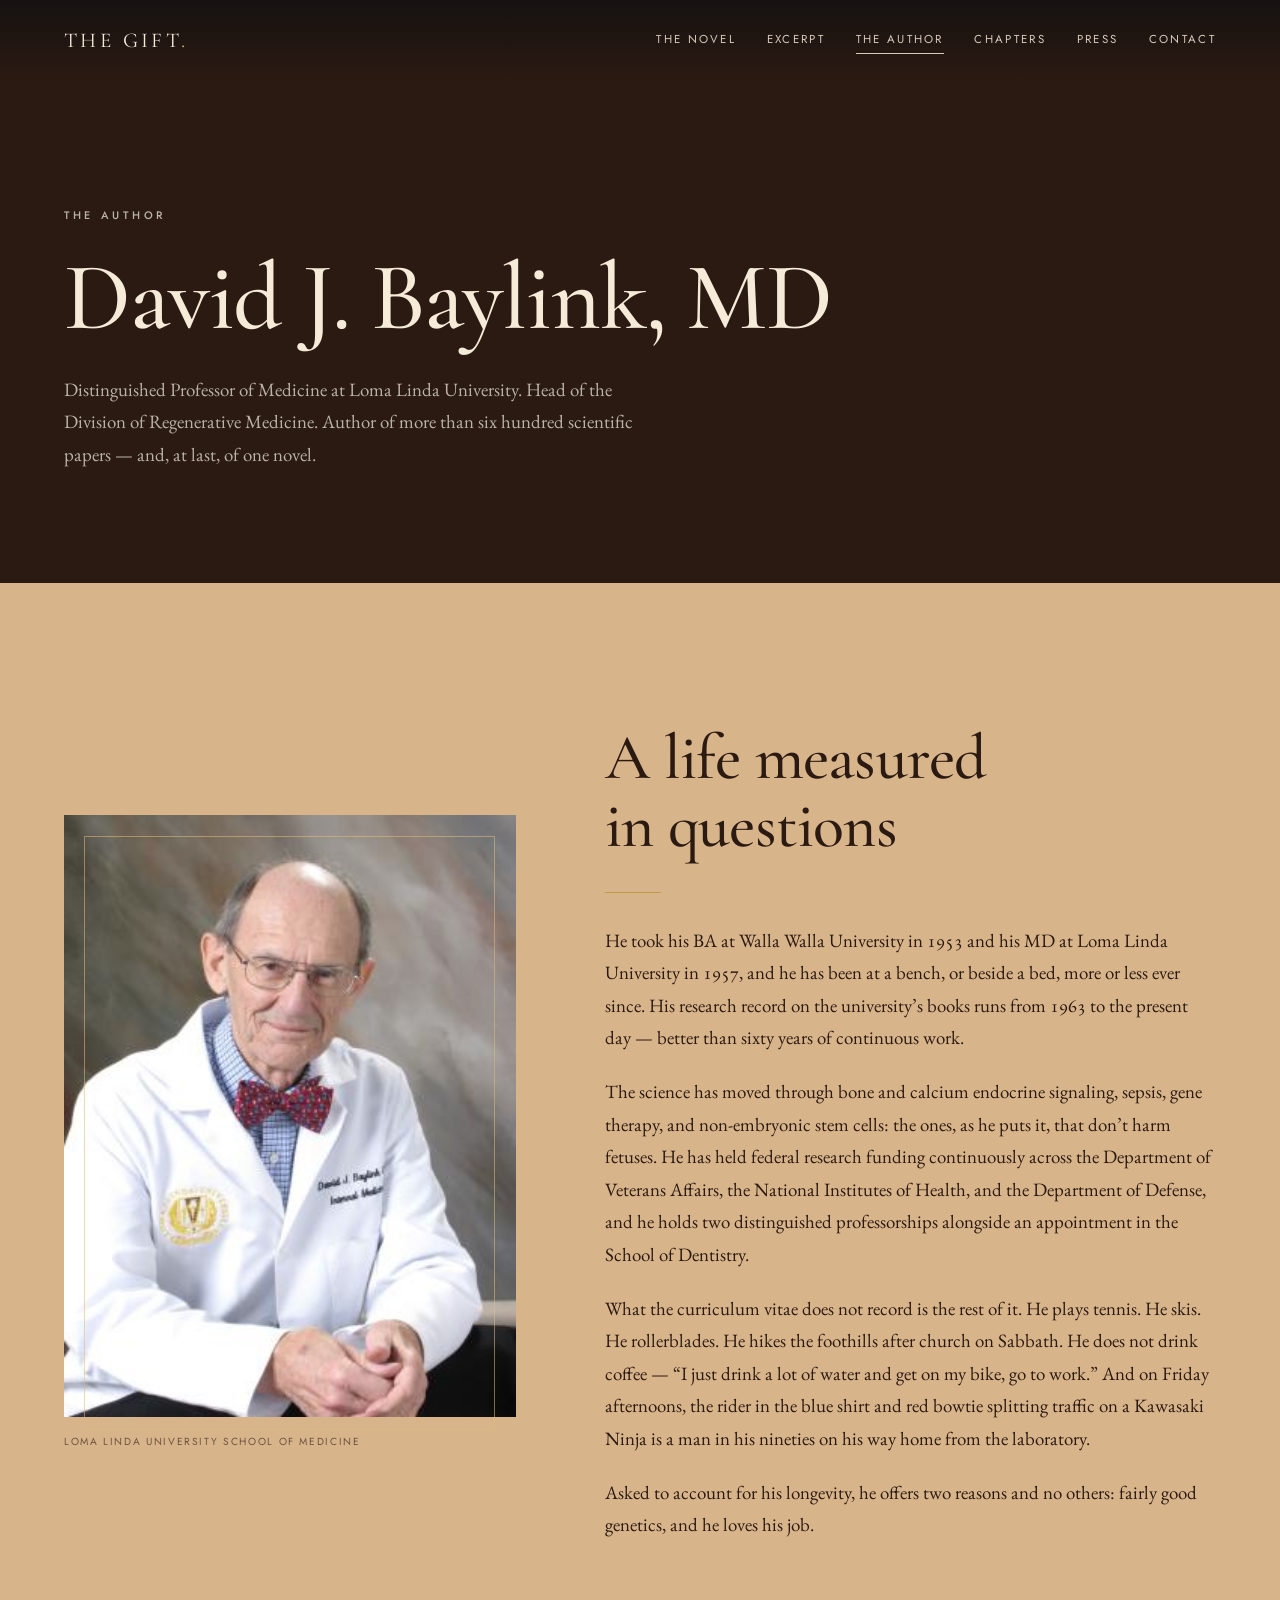
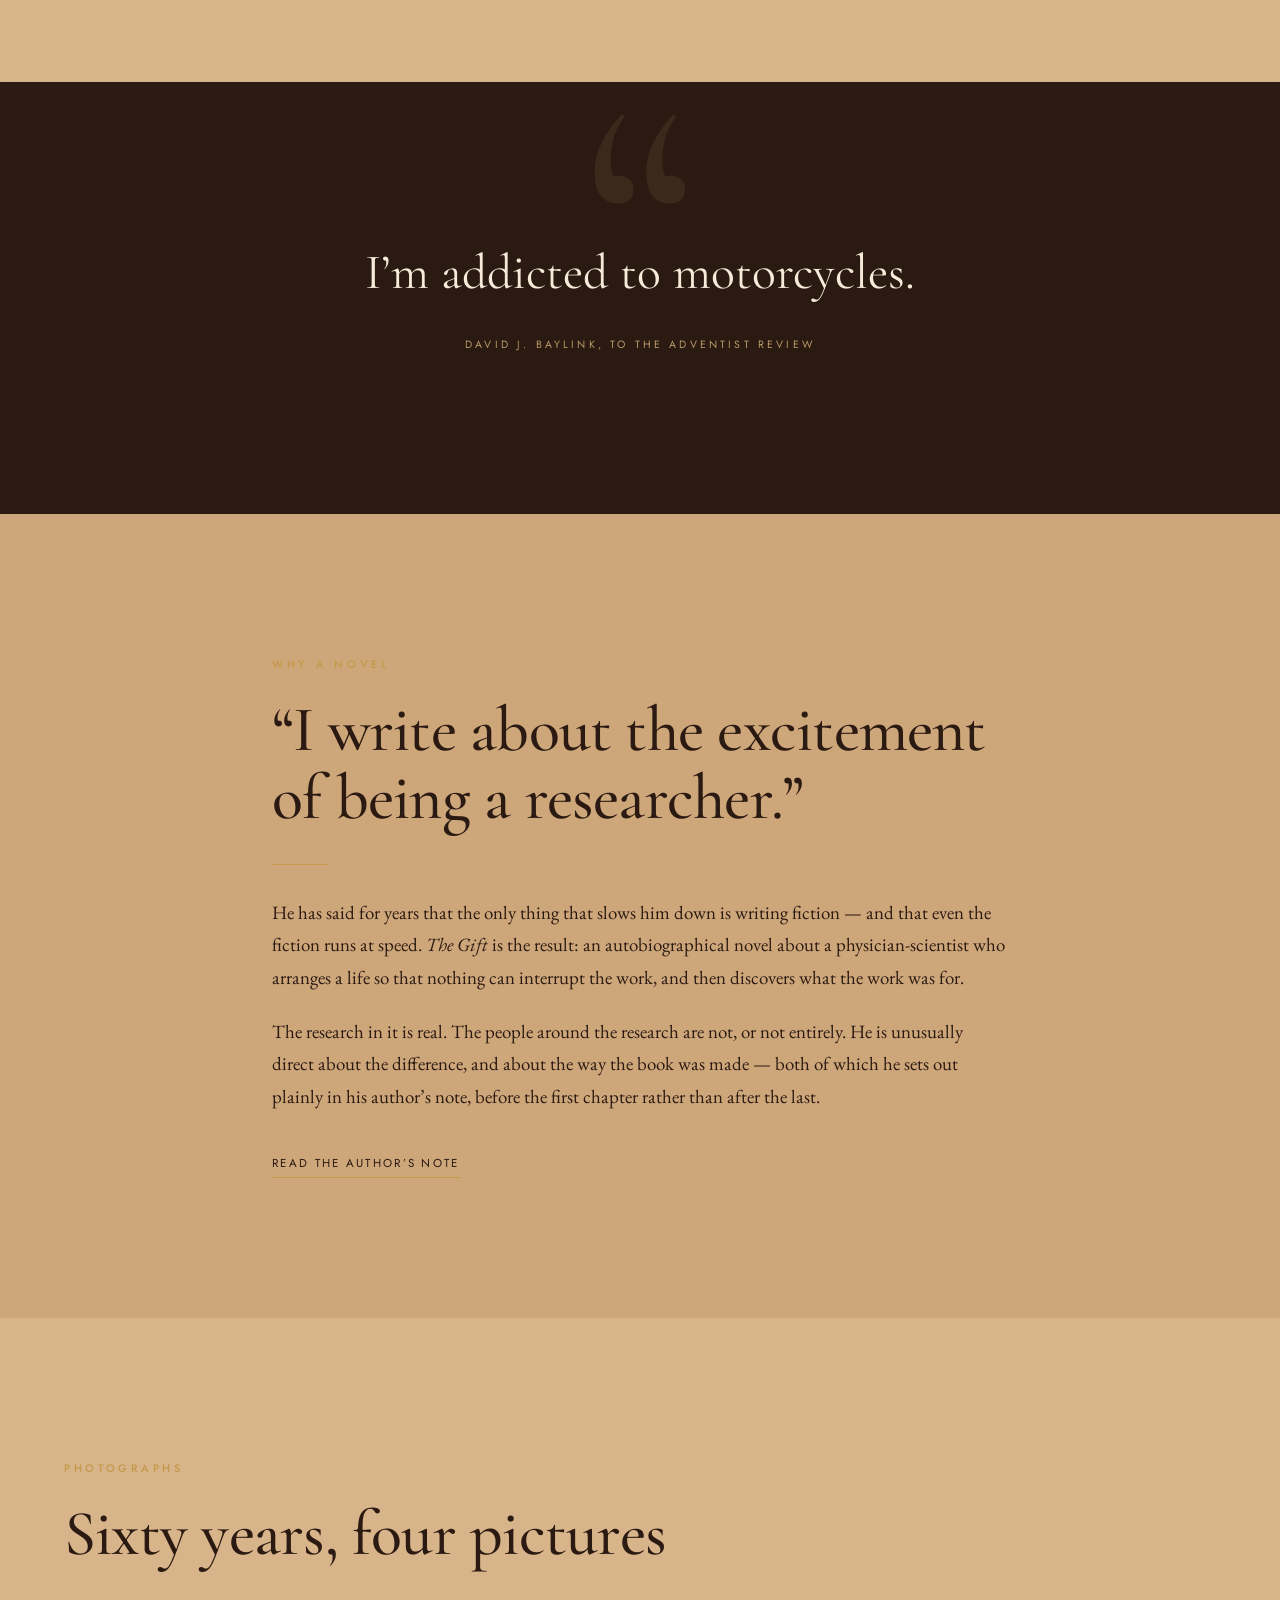
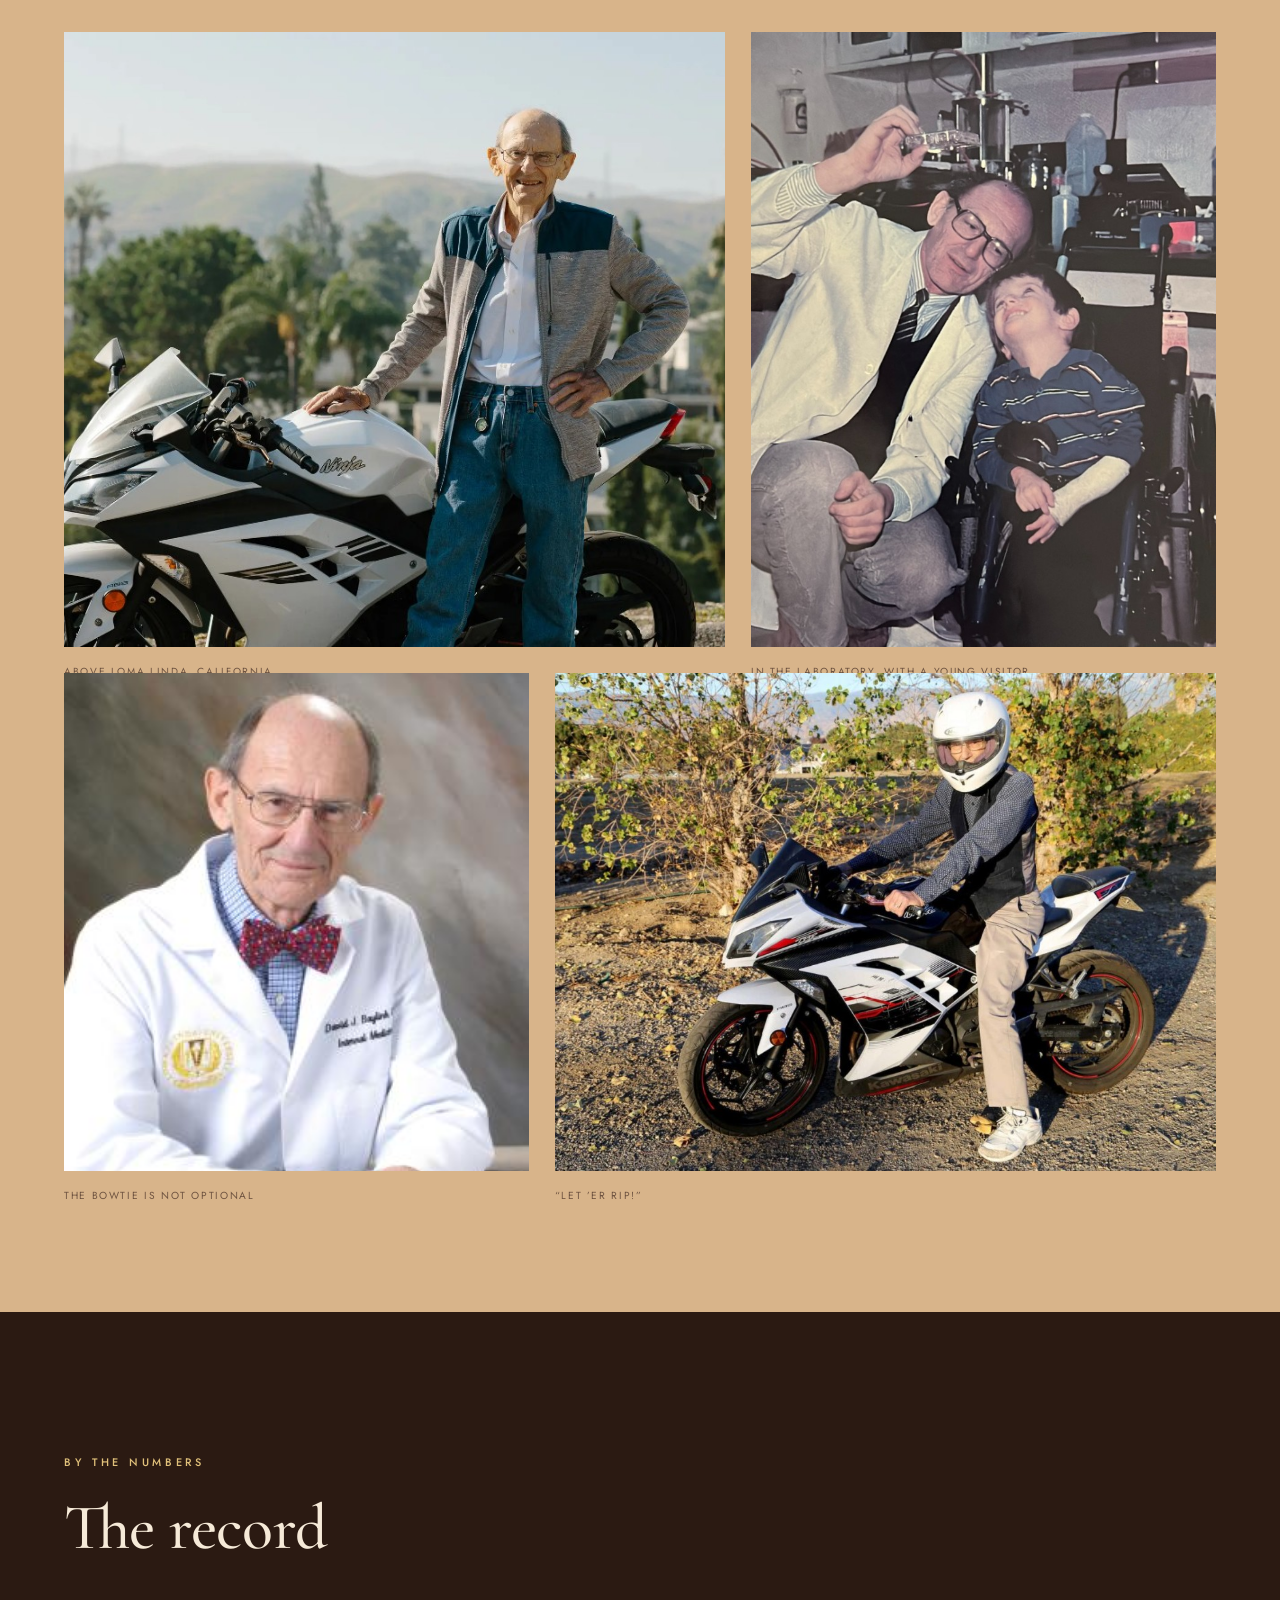
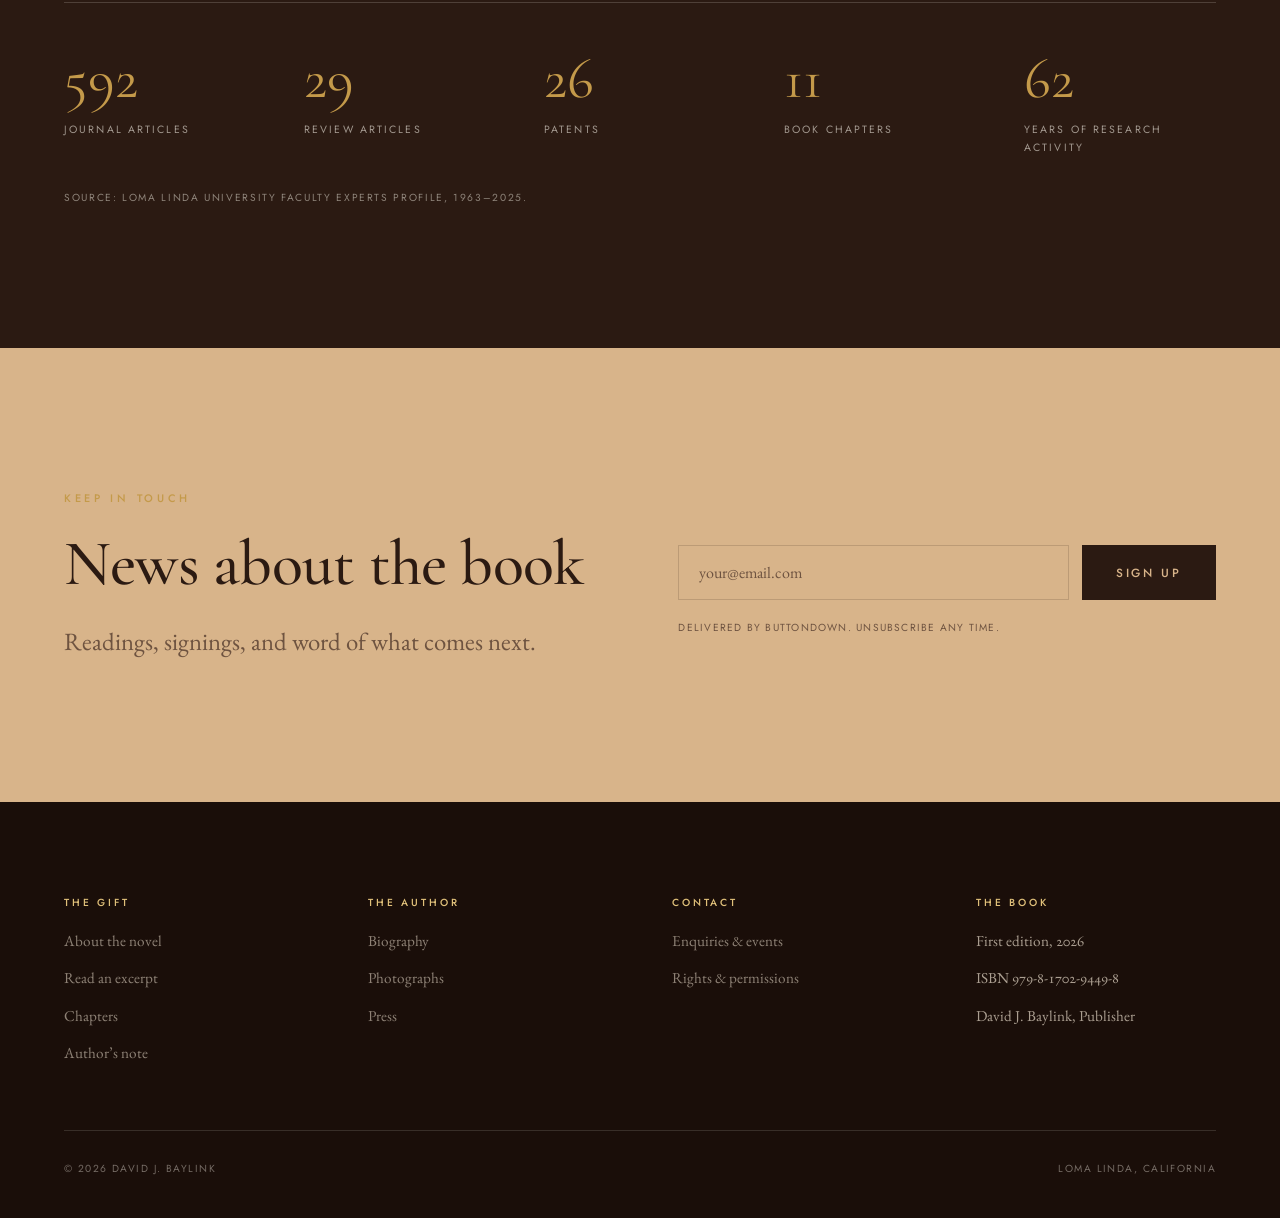
==== about.html @ 959434fa "Publish The Gift author site for David J. Baylink." ====
<!DOCTYPE html>
<html lang="en">
<head>
<meta charset="utf-8">
<meta name="viewport" content="width=device-width, initial-scale=1">
<title>About David J. Baylink, MD — The Gift</title>
<meta name="description" content="David J. Baylink, MD, is a Distinguished Professor of Medicine at Loma Linda University, author of more than 600 scientific papers, and — in his nineties — still commutes to the laboratory on a Kawasaki Ninja.">
<link rel="canonical" href="https://davidbaylink.com/about.html">
<meta property="og:type" content="profile">
<meta property="og:site_name" content="David J. Baylink">
<meta property="og:url" content="https://davidbaylink.com/about.html">
<meta property="og:title" content="About David J. Baylink, MD">
<meta property="og:description" content="Distinguished Professor of Medicine at Loma Linda University, author of more than 600 scientific papers, and — in his nineties — still commuting to the laboratory on a Kawasaki Ninja.">
<meta property="og:image" content="https://davidbaylink.com/assets/img/baylink-moto-portrait.jpg">
<meta name="twitter:card" content="summary_large_image">
<link rel="icon" href="data:image/svg+xml,%3Csvg xmlns='http://www.w3.org/2000/svg' viewBox='0 0 32 32'%3E%3Crect width='32' height='32' fill='%232b1a12'/%3E%3Ctext x='16' y='23' font-family='Georgia,serif' font-size='19' fill='%23b3873f' text-anchor='middle'%3EG%3C/text%3E%3C/svg%3E">
<link rel="preconnect" href="https://fonts.googleapis.com">
<link rel="preconnect" href="https://fonts.gstatic.com" crossorigin>
<link href="https://fonts.googleapis.com/css2?family=Cormorant+Garamond:ital,wght@0,300;0,400;0,500;0,600;1,400&family=EB+Garamond:ital,wght@0,400;0,500;1,400&family=Jost:wght@300;400;500&display=swap" rel="stylesheet">
<link rel="stylesheet" href="assets/css/site.css">
</head>
<body>

<header class="site-header is-stuck">
  <a class="wordmark" href="index.html">The Gift<span>.</span></a>
  <button class="nav-toggle" aria-expanded="false" aria-controls="primary-nav">Menu</button>
  <nav class="nav" id="primary-nav" aria-label="Primary">
    <a href="index.html#story">The Novel</a>
    <a href="index.html#excerpt">Excerpt</a>
    <a href="about.html" aria-current="page">The Author</a>
    <a href="the-gift.html">Chapters</a>
    <a href="index.html#press">Press</a>
    <a href="contact.html">Contact</a>
  </nav>
</header>

<main>

  <section class="page-hero">
    <div class="shell">
      <p class="eyebrow eyebrow--light" data-reveal>The author</p>
      <h1 class="page-hero__title" data-reveal style="--delay:.08s">David J. Baylink, MD</h1>
      <p data-reveal style="--delay:.16s">Distinguished Professor of Medicine at Loma Linda University.
        Head of the Division of Regenerative Medicine. Author of more than six hundred scientific
        papers &mdash; and, at last, of one novel.</p>
    </div>
  </section>

  <section class="section">
    <div class="shell split split--wide-text">
      <div class="framed" data-reveal>
        <img src="assets/img/baylink-headshot.jpg" alt="Portrait of David J. Baylink in his white coat and bowtie">
        <p class="caption">Loma Linda University School of Medicine</p>
      </div>
      <div data-reveal style="--delay:.12s">
        <h2 class="section-title">A life measured in questions</h2>
        <hr class="rule">
        <p>He took his BA at Walla Walla University in 1953 and his MD at Loma Linda University in 1957,
          and he has been at a bench, or beside a bed, more or less ever since. His research record on
          the university&rsquo;s books runs from 1963 to the present day &mdash; better than sixty
          years of continuous work.</p>
        <p>The science has moved through bone and calcium endocrine signaling, sepsis, gene therapy, and
          non-embryonic stem cells: the ones, as he puts it, that don&rsquo;t harm fetuses. He has held
          federal research funding continuously across the Department of Veterans Affairs, the National
          Institutes of Health, and the Department of Defense, and he holds two distinguished
          professorships alongside an appointment in the School of Dentistry.</p>
        <p>What the curriculum vitae does not record is the rest of it. He plays tennis. He skis. He
          rollerblades. He hikes the foothills after church on Sabbath. He does not drink coffee &mdash;
          &ldquo;I just drink a lot of water and get on my bike, go to work.&rdquo; And on Friday
          afternoons, the rider in the blue shirt and red bowtie splitting traffic on a Kawasaki Ninja
          is a man in his nineties on his way home from the laboratory.</p>
        <p>Asked to account for his longevity, he offers two reasons and no others: fairly good
          genetics, and he loves his job.</p>
      </div>
    </div>
  </section>

  <section class="pullquote">
    <div class="shell shell--narrow">
      <blockquote data-reveal>I&rsquo;m addicted to motorcycles.</blockquote>
      <cite data-reveal style="--delay:.15s">David J. Baylink, to the Adventist Review</cite>
    </div>
  </section>

  <section class="section section--warm">
    <div class="shell shell--narrow">
      <div data-reveal>
        <p class="eyebrow">Why a novel</p>
        <h2 class="section-title">&ldquo;I write about the excitement of being a researcher.&rdquo;</h2>
        <hr class="rule">
        <p>He has said for years that the only thing that slows him down is writing fiction &mdash; and
          that even the fiction runs at speed. <em>The Gift</em> is the result: an autobiographical
          novel about a physician-scientist who arranges a life so that nothing can interrupt the work,
          and then discovers what the work was for.</p>
        <p>The research in it is real. The people around the research are not, or not entirely. He is
          unusually direct about the difference, and about the way the book was made &mdash; both of
          which he sets out plainly in his author&rsquo;s note, before the first chapter rather than
          after the last.</p>
        <p style="margin-top:2rem"><a class="link-quiet" href="the-gift.html#note">Read the author&rsquo;s note</a></p>
      </div>
    </div>
  </section>

  <section class="section" id="gallery">
    <div class="shell">
      <div data-reveal>
        <p class="eyebrow">Photographs</p>
        <h2 class="section-title">Sixty years, four pictures</h2>
      </div>
      <div class="gallery" data-reveal style="--delay:.1s">
        <figure class="g1">
          <img src="assets/img/baylink-moto-portrait.jpg" alt="David Baylink standing beside his Kawasaki Ninja in the hills above Loma Linda">
          <figcaption class="caption">Above Loma Linda, California</figcaption>
        </figure>
        <figure class="g2">
          <img src="assets/img/baylink-lab-boy.jpg" alt="Dr. Baylink holding a culture plate up to the light beside a young boy in a wheelchair in his laboratory">
          <figcaption class="caption">In the laboratory, with a young visitor</figcaption>
        </figure>
        <figure class="g3">
          <img src="assets/img/baylink-headshot.jpg" alt="Dr. Baylink in white coat and bowtie">
          <figcaption class="caption">The bowtie is not optional</figcaption>
        </figure>
        <figure class="g4">
          <img src="assets/img/baylink-riding.jpg" alt="David Baylink in helmet and riding gear, seated on his Kawasaki Ninja at golden hour">
          <figcaption class="caption">&ldquo;Let &rsquo;er rip!&rdquo;</figcaption>
        </figure>
      </div>
    </div>
  </section>

  <section class="section section--dark">
    <div class="shell">
      <div data-reveal>
        <p class="eyebrow eyebrow--light">By the numbers</p>
        <h2 class="section-title">The record</h2>
      </div>
      <div class="facts" style="margin-top:2.5rem">
        <div data-reveal><div class="fact__n">592</div><div class="fact__l">Journal articles</div></div>
        <div data-reveal style="--delay:.06s"><div class="fact__n">29</div><div class="fact__l">Review articles</div></div>
        <div data-reveal style="--delay:.12s"><div class="fact__n">26</div><div class="fact__l">Patents</div></div>
        <div data-reveal style="--delay:.18s"><div class="fact__n">11</div><div class="fact__l">Book chapters</div></div>
        <div data-reveal style="--delay:.24s"><div class="fact__n">62</div><div class="fact__l">Years of research activity</div></div>
      </div>
      <p class="caption" style="margin-top:2rem">Source: Loma Linda University faculty experts profile, 1963&ndash;2025.</p>
    </div>
  </section>

  <section class="section">
    <div class="shell signup">
      <div data-reveal>
        <p class="eyebrow">Keep in touch</p>
        <h2 class="section-title">News about the book</h2>
        <p class="lede" style="margin-top:1.5rem">Readings, signings, and word of what comes next.</p>
      </div>
      <form data-signup data-reveal style="--delay:.1s"
            action="https://buttondown.com/api/emails/embed-subscribe/davidbaylink"
            method="post" target="buttondown">
        <label class="visually-hidden" for="email">Email address</label>
        <div class="field-row">
          <input id="email" type="email" name="email" placeholder="your@email.com" required>
          <button class="btn" type="submit">Sign up</button>
        </div>
        <input type="hidden" name="tag" value="the-gift">
        <input type="hidden" name="embed" value="1">
        <p class="form-note">Delivered by Buttondown. Unsubscribe any time.</p>
      </form>
    </div>
  </section>

</main>

<footer class="site-footer">
  <div class="shell">
    <div class="footer-grid">
      <div>
        <h3>The Gift</h3>
        <ul>
          <li><a href="index.html#story">About the novel</a></li>
          <li><a href="index.html#excerpt">Read an excerpt</a></li>
          <li><a href="the-gift.html">Chapters</a></li>
          <li><a href="the-gift.html#note">Author&rsquo;s note</a></li>
        </ul>
      </div>
      <div>
        <h3>The Author</h3>
        <ul>
          <li><a href="about.html">Biography</a></li>
          <li><a href="about.html#gallery">Photographs</a></li>
          <li><a href="index.html#press">Press</a></li>
        </ul>
      </div>
      <div>
        <h3>Contact</h3>
        <ul>
          <li><a href="contact.html">Enquiries &amp; events</a></li>
          <li><a href="contact.html#rights">Rights &amp; permissions</a></li>
        </ul>
      </div>
      <div>
        <h3>The Book</h3>
        <ul>
          <li>First edition, 2026</li>
          <li>ISBN 979-8-1702-9449-8</li>
          <li>David J. Baylink, Publisher</li>
        </ul>
      </div>
    </div>
    <div class="footer-bottom">
      <span>&copy; 2026 David J. Baylink</span>
      <span>Loma Linda, California</span>
    </div>
  </div>
</footer>

<script src="assets/js/site.js"></script>
</body>
</html>
---- assets/css/site.css ----
/* ==========================================================================
   The Gift — David J. Baylink
   Design system + layout
   ========================================================================== */

:root {
  --ink:        #2b1a12;
  --ink-soft:   #3a2418;
  --ink-line:   #4d2f20;
  --paper:      #d8b48a;
  --paper-warm: #cda67a;
  --paper-deep: #be9368;
  --gold:       #c49a4a;
  --gold-light: #e0c07a;
  --teal:       #7a5340;
  --teal-deep:  #5a3a28;
  --rule:       rgba(43, 26, 18, 0.16);

  --text:       #2b1a12;
  --text-muted: #6e5340;
  --text-invert:#f6ead8;

  --font-display: "Cormorant Garamond", Garamond, "Times New Roman", serif;
  --font-body:    "EB Garamond", Garamond, Georgia, serif;
  --font-sans:    "Jost", "Helvetica Neue", Helvetica, Arial, sans-serif;

  --measure: 34rem;
  --gutter: clamp(1.25rem, 5vw, 5rem);
  --shell: 78rem;

  --ease: cubic-bezier(0.22, 0.61, 0.36, 1);
}

/* --------------------------------------------------------------- reset -- */

*, *::before, *::after { box-sizing: border-box; }

html {
  scroll-behavior: smooth;
  -webkit-text-size-adjust: 100%;
}

body {
  margin: 0;
  background: var(--paper);
  color: var(--text);
  font-family: var(--font-body);
  font-size: clamp(1.02rem, 0.55vw + 0.92rem, 1.18rem);
  line-height: 1.72;
  font-feature-settings: "liga" 1, "kern" 1, "onum" 1;
  overflow-x: hidden;
}

img, svg { max-width: 100%; height: auto; display: block; }
a { color: inherit; }

h1, h2, h3, h4 {
  font-family: var(--font-display);
  font-weight: 500;
  line-height: 1.06;
  letter-spacing: -0.012em;
  margin: 0;
  text-wrap: balance;
}

p { margin: 0 0 1.15em; }
p:last-child { margin-bottom: 0; }

::selection { background: var(--gold-light); color: var(--ink); }

:focus-visible {
  outline: 2px solid var(--gold);
  outline-offset: 3px;
}

/* ------------------------------------------------------------ utilities -- */

.shell {
  width: min(100% - (var(--gutter) * 2), var(--shell));
  margin-inline: auto;
}

.shell--narrow { width: min(100% - (var(--gutter) * 2), 46rem); }

.eyebrow {
  font-family: var(--font-sans);
  font-size: 0.68rem;
  font-weight: 500;
  letter-spacing: 0.34em;
  text-transform: uppercase;
  color: var(--gold);
  margin: 0 0 1.4rem;
}

.eyebrow--light { color: var(--gold-light); }

.section {
  padding-block: clamp(4.5rem, 11vw, 9.5rem);
  position: relative;
}

.section--dark {
  background: var(--ink);
  color: var(--text-invert);
}

.section--warm { background: var(--paper-warm); }

.section-title {
  font-size: clamp(2.3rem, 5.2vw, 4rem);
}

.lede {
  font-size: clamp(1.2rem, 1.1vw + 1rem, 1.55rem);
  line-height: 1.6;
  color: var(--text-muted);
}

.section--dark .lede { color: rgba(242, 237, 226, 0.72); }

.rule {
  width: 3.5rem;
  height: 1px;
  background: var(--gold);
  border: 0;
  margin: 2rem 0;
}

.visually-hidden {
  position: absolute; width: 1px; height: 1px;
  padding: 0; margin: -1px; overflow: hidden;
  clip: rect(0 0 0 0); white-space: nowrap; border: 0;
}

/* --------------------------------------------------------------- button -- */

.btn {
  display: inline-flex;
  align-items: center;
  gap: 0.7rem;
  font-family: var(--font-sans);
  font-size: 0.74rem;
  font-weight: 500;
  letter-spacing: 0.22em;
  text-transform: uppercase;
  text-decoration: none;
  padding: 1.05rem 2.1rem;
  border: 1px solid var(--ink);
  background: var(--ink);
  color: var(--paper);
  transition: background 0.35s var(--ease), color 0.35s var(--ease),
              border-color 0.35s var(--ease), transform 0.35s var(--ease);
  cursor: pointer;
}

.btn:hover { transform: translateY(-2px); background: var(--gold); border-color: var(--gold); color: var(--ink); }

.btn--ghost { background: transparent; color: var(--ink); }
.btn--ghost:hover { background: var(--ink); color: var(--paper); border-color: var(--ink); }

.btn--light { background: transparent; border-color: rgba(242, 237, 226, 0.4); color: var(--text-invert); }
.btn--light:hover { background: var(--gold-light); border-color: var(--gold-light); color: var(--ink); }

.link-quiet {
  font-family: var(--font-sans);
  font-size: 0.72rem;
  letter-spacing: 0.2em;
  text-transform: uppercase;
  text-decoration: none;
  border-bottom: 1px solid var(--gold);
  padding-bottom: 0.35rem;
  transition: opacity 0.3s var(--ease), letter-spacing 0.3s var(--ease);
}
.link-quiet:hover { letter-spacing: 0.26em; }

/* --------------------------------------------------------------- header -- */

.site-header {
  position: fixed;
  inset: 0 0 auto 0;
  z-index: 100;
  display: flex;
  align-items: center;
  justify-content: space-between;
  gap: 2rem;
  padding: 1.35rem var(--gutter);
  color: var(--text-invert);
  transition: background 0.45s var(--ease), color 0.45s var(--ease),
              padding 0.45s var(--ease), box-shadow 0.45s var(--ease);
}

.site-header::after {
  content: "";
  position: absolute;
  inset: 0;
  background: linear-gradient(to bottom, rgba(6, 12, 16, 0.55), rgba(6, 12, 16, 0));
  z-index: -1;
  transition: opacity 0.45s var(--ease);
}

/* Deliberately no backdrop-filter: it would make the header a containing block
   for the fixed mobile nav overlay. */
.site-header.is-stuck {
  background: var(--paper);
  color: var(--ink);
  padding-block: 0.85rem;
  box-shadow: 0 1px 0 var(--rule);
}

.site-header.is-stuck::after { opacity: 0; }

.wordmark {
  font-family: var(--font-display);
  font-size: 1.32rem;
  letter-spacing: 0.16em;
  text-transform: uppercase;
  text-decoration: none;
  white-space: nowrap;
}
.wordmark span { color: var(--gold-light); }
.site-header.is-stuck .wordmark span { color: var(--gold); }

.nav {
  display: flex;
  align-items: center;
  gap: clamp(1.1rem, 2.4vw, 2.4rem);
}

.nav a {
  font-family: var(--font-sans);
  font-size: 0.72rem;
  letter-spacing: 0.2em;
  text-transform: uppercase;
  text-decoration: none;
  position: relative;
  padding-block: 0.3rem;
  opacity: 0.85;
  transition: opacity 0.3s var(--ease);
}

.nav a::after {
  content: "";
  position: absolute;
  left: 0; bottom: 0;
  width: 100%; height: 1px;
  background: currentColor;
  transform: scaleX(0);
  transform-origin: right;
  transition: transform 0.4s var(--ease);
}

.nav a:hover { opacity: 1; }
.nav a:hover::after,
.nav a[aria-current="page"]::after { transform: scaleX(1); transform-origin: left; }

.nav-toggle {
  display: none;
  background: none;
  border: 0;
  color: inherit;
  font-family: var(--font-sans);
  font-size: 0.72rem;
  letter-spacing: 0.2em;
  text-transform: uppercase;
  cursor: pointer;
  padding: 0.5rem 0;
}

@media (max-width: 62rem) {
  .nav-toggle { display: block; }
  .nav {
    position: fixed;
    inset: 0;
    flex-direction: column;
    justify-content: center;
    gap: 2rem;
    background: var(--ink);
    color: var(--text-invert);
    transform: translateY(-100%);
    transition: transform 0.55s var(--ease);
    z-index: 99;
  }
  .nav.is-open { transform: translateY(0); }
  .nav a { font-size: 0.95rem; letter-spacing: 0.28em; }
  .nav-toggle { position: relative; z-index: 101; }
  .site-header:has(.nav.is-open) { color: var(--text-invert); background: transparent; }
}

/* ----------------------------------------------------------------- hero -- */

.hero {
  position: relative;
  min-height: 100svh;
  display: grid;
  align-items: end;
  isolation: isolate;
  background: var(--ink);
  overflow: hidden;
}

.hero__media {
  position: absolute;
  inset: 0;
  z-index: -2;
}

.hero__media img {
  width: 100%;
  height: 100%;
  object-fit: cover;
  object-position: 62% 28%;
  filter: saturate(0.82) contrast(1.04);
  transform: scale(1.06);
  will-change: transform;
}

.hero__scrim {
  position: absolute;
  inset: 0;
  z-index: -1;
  background:
    linear-gradient(to top, rgba(26, 14, 8, 0.94) 0%, rgba(43, 26, 18, 0.58) 32%, rgba(43, 26, 18, 0.16) 62%, rgba(26, 14, 8, 0.52) 100%),
    linear-gradient(to right, rgba(26, 14, 8, 0.68), rgba(26, 14, 8, 0.04) 60%);
}

.hero__inner {
  width: min(100% - (var(--gutter) * 2), var(--shell));
  margin-inline: auto;
  padding-block: clamp(5rem, 12vh, 9rem) clamp(3.5rem, 9vh, 6rem);
  color: var(--text-invert);
}

.hero__title {
  font-size: clamp(3.6rem, 13vw, 10.5rem);
  line-height: 0.86;
  letter-spacing: -0.03em;
  margin: 0.4rem 0 0;
  text-transform: uppercase;
}

.hero__sub {
  font-family: var(--font-sans);
  font-size: clamp(0.78rem, 1.4vw, 0.95rem);
  letter-spacing: 0.4em;
  text-transform: uppercase;
  color: rgba(242, 237, 226, 0.8);
  margin: 1.6rem 0 0;
}

.hero__blurb {
  max-width: 30rem;
  margin: 2rem 0 0;
  font-size: 1.14rem;
  color: rgba(242, 237, 226, 0.82);
}

.hero__actions {
  display: flex;
  flex-wrap: wrap;
  gap: 1rem;
  margin-top: 2.6rem;
}

.hero__scroll {
  position: absolute;
  left: 50%;
  bottom: 1.6rem;
  transform: translateX(-50%);
  font-family: var(--font-sans);
  font-size: 0.6rem;
  letter-spacing: 0.34em;
  text-transform: uppercase;
  color: rgba(242, 237, 226, 0.55);
  display: grid;
  justify-items: center;
  gap: 0.7rem;
}

.hero__scroll::after {
  content: "";
  width: 1px;
  height: 3rem;
  background: linear-gradient(rgba(242, 237, 226, 0.6), rgba(242, 237, 226, 0));
  animation: drip 2.4s var(--ease) infinite;
}

@keyframes drip {
  0%   { transform: scaleY(0); transform-origin: top; }
  45%  { transform: scaleY(1); transform-origin: top; }
  55%  { transform: scaleY(1); transform-origin: bottom; }
  100% { transform: scaleY(0); transform-origin: bottom; }
}

/* ================================================== SCROLL-DRIVEN  BOOK == */

.bookscroll {
  position: relative;
  background:
    radial-gradient(120% 80% at 50% 8%, #5a3824 0%, #2b1a12 52%, #160e09 100%);
  color: var(--text-invert);
  --p: 0;
}

.bookscroll__track { height: 460vh; }

.bookscroll__stage {
  position: sticky;
  top: 0;
  height: 100svh;
  display: grid;
  place-items: center;
  overflow: hidden;
  perspective: 1600px;
  perspective-origin: 50% 42%;
}

/* ambient light pool under the book */
.bookscroll__glow {
  position: absolute;
  width: 78vmin;
  height: 78vmin;
  border-radius: 50%;
  background: radial-gradient(circle, rgba(196, 154, 74, 0.28), rgba(90, 52, 30, 0) 68%);
  filter: blur(12px);
  opacity: calc(0.35 + var(--p) * 0.65);
  pointer-events: none;
}

.bookscroll__caption {
  position: absolute;
  top: clamp(4.5rem, 11vh, 8rem);
  left: 50%;
  transform: translateX(-50%);
  text-align: center;
  width: min(100% - 2.5rem, 38rem);
  height: clamp(8rem, 15vh, 11rem);
  pointer-events: none;
  z-index: 4;
}

.bookscroll__caption > div {
  position: absolute;
  inset: 0;
  display: grid;
  align-content: start;
  opacity: 0;
  transition: opacity 0.6s var(--ease), transform 0.6s var(--ease);
}

.bookscroll__caption h2 {
  font-size: clamp(1.15rem, 2.9vw, 2.5rem);
  color: var(--text-invert);
  text-wrap: balance;
}

.bookscroll__caption p {
  font-family: var(--font-sans);
  font-size: 0.62rem;
  letter-spacing: 0.3em;
  text-transform: uppercase;
  color: rgba(242, 237, 226, 0.5);
  margin-top: 1rem;
}

/* --- the book itself --- */

.book {
  --bw: clamp(10.5rem, 23vmin, 18rem);
  --bh: clamp(15.5rem, 34vmin, 26rem);
  --thick: clamp(1.7rem, 3.8vmin, 3rem);

  position: relative;
  width: var(--bw);
  height: var(--bh);
  transform-style: preserve-3d;
  transform:
    translateX(var(--shift, 0px))
    translateY(calc(var(--lift, 0px) - 4vh))
    rotateX(var(--tiltx, 38deg))
    rotateZ(var(--tiltz, -10deg))
    rotateY(var(--tilty, -28deg))
    scale(var(--zoom, 0.78));
  will-change: transform;
}

.book__face {
  position: absolute;
  inset: 0;
  border-radius: 2px 7px 7px 2px;
  backface-visibility: hidden;
  -webkit-backface-visibility: hidden;
  overflow: hidden;
}

/* back board — stays put, carries the right-hand page */
.book__back {
  background: linear-gradient(140deg, #6e4328, #3f2414);
  box-shadow:
    0 2.5rem 4rem rgba(22, 10, 4, 0.62),
    inset 0 0 0 1px rgba(224, 192, 122, 0.18);
  transform: translateZ(calc(var(--thick) * -0.5));
}

.book__spine {
  position: absolute;
  top: 0; bottom: 0; left: 0;
  width: var(--thick);
  background:
    linear-gradient(to right, #2a160c 0%, #6e4328 18%, #8a5a38 48%, #5a341e 82%, #2a160c 100%);
  transform: translateX(-50%) rotateY(-90deg);
  transform-origin: center center;
  box-shadow: inset 0 0 0 1px rgba(224, 192, 122, 0.12);
}

.book__top {
  position: absolute;
  left: 0; right: 0; top: 0;
  height: var(--thick);
  background:
    repeating-linear-gradient(to bottom,
      #f4eee1 0 1px, #d9cdb6 1px 2px, #efe7d6 2px 3px);
  transform: translateY(-50%) rotateX(90deg);
  transform-origin: center center;
  opacity: 0.95;
}

.book__bottom {
  position: absolute;
  left: 0; right: 0; bottom: 0;
  height: var(--thick);
  background:
    repeating-linear-gradient(to bottom,
      #d9cdb6 0 1px, #cbb89a 1px 2px, #e8dcc6 2px 3px);
  transform: translateY(50%) rotateX(-90deg);
  transform-origin: center center;
  opacity: 0.9;
}

.book__shadow {
  position: absolute;
  left: 8%;
  right: -18%;
  bottom: -18%;
  height: 28%;
  background: radial-gradient(ellipse at 40% 40%, rgba(22, 10, 4, 0.55), rgba(22, 10, 4, 0) 70%);
  filter: blur(12px);
  transform: translateZ(-40px) rotateX(90deg) scaleX(calc(0.7 + var(--p) * 0.7));
  pointer-events: none;
}

/* the compressed block of paper */
.book__block {
  position: absolute;
  inset: 0;
  transform-style: preserve-3d;
}

.book__edge {
  position: absolute;
  top: 2px; bottom: 2px; right: -1px;
  width: var(--thick);
  background:
    repeating-linear-gradient(to right,
      #efe7d6 0 1px, #d9cdb6 1px 2px, #f4eee1 2px 3px);
  transform: rotateY(90deg);
  transform-origin: right center;
  border-radius: 0 4px 4px 0;
  opacity: 0.9;
}

/* printed spread pages */
.leaf {
  position: absolute;
  inset: 0;
  transform-origin: left center;
  transform-style: preserve-3d;
  border-radius: 2px 6px 6px 2px;
}

.leaf__side {
  position: absolute;
  inset: 0;
  backface-visibility: hidden;
  -webkit-backface-visibility: hidden;
  border-radius: 2px 6px 6px 2px;
  background: linear-gradient(100deg, #e9dfc9 0%, #f8f3e7 14%, #fbf7ee 78%, #efe7d6 100%);
  box-shadow: inset 0.55rem 0 1.2rem -0.6rem rgba(60, 44, 20, 0.4);
  padding: clamp(0.9rem, 2.4vmin, 1.7rem);
  overflow: hidden;
}

.leaf__side--back {
  transform: rotateY(180deg);
  background: linear-gradient(260deg, #e9dfc9 0%, #f8f3e7 14%, #fbf7ee 78%, #efe7d6 100%);
  box-shadow: inset -0.55rem 0 1.2rem -0.6rem rgba(60, 44, 20, 0.4);
}

/* the fixed left page, revealed once the cover swings away.
   The outer node hinges 180deg on the spine to reach the left half; the inner
   node counter-rotates so the type is not mirrored. */
.book__left {
  position: absolute;
  inset: 0;
  transform-origin: left center;
  transform: translateZ(calc(var(--thick) * 0.5 + 8px)) rotateY(180deg);
  transform-style: preserve-3d;
  opacity: var(--leftpage, 0);
}

/* a hidden ruler so scripts can read --thick in pixels */
.book__probe {
  position: absolute;
  top: 0; left: 0;
  width: var(--thick);
  height: 0;
  visibility: hidden;
  pointer-events: none;
}

.book__left-face {
  position: absolute;
  inset: 0;
  transform: rotateY(180deg);
  border-radius: 6px 2px 2px 6px;
  background: linear-gradient(260deg, #e9dfc9 0%, #f8f3e7 14%, #fbf7ee 78%, #efe7d6 100%);
  box-shadow: inset -0.55rem 0 1.2rem -0.6rem rgba(60, 44, 20, 0.4);
  padding: clamp(0.9rem, 2.4vmin, 1.7rem);
  overflow: hidden;
}

/* the deepest right-hand page — never turns */
.book__right {
  position: absolute;
  inset: 0;
  border-radius: 2px 6px 6px 2px;
  background: linear-gradient(100deg, #e9dfc9 0%, #f8f3e7 14%, #fbf7ee 78%, #efe7d6 100%);
  box-shadow: inset 0.55rem 0 1.2rem -0.6rem rgba(60, 44, 20, 0.4);
  padding: clamp(0.9rem, 2.4vmin, 1.7rem);
  overflow: hidden;
  transform: translateZ(calc(var(--thick) * -0.4));
}

/* front cover — hinges on the spine */
.book__cover {
  position: absolute;
  inset: 0;
  transform-origin: left center;
  transform-style: preserve-3d;
  transform: translateZ(calc(var(--thick) * 0.5)) rotateY(var(--cover, 0deg));
  will-change: transform;
}

.book__cover-face {
  position: absolute;
  inset: 0;
  backface-visibility: hidden;
  -webkit-backface-visibility: hidden;
  border-radius: 2px 8px 8px 2px;
  overflow: hidden;
  box-shadow:
    0 1.6rem 3rem rgba(0, 0, 0, 0.5),
    inset 0 0 0 1px rgba(220, 188, 124, 0.18);
}

.book__cover-face img { width: 100%; height: 100%; object-fit: cover; }

/* specular sweep across the foil as the cover turns */
.book__cover-face::after {
  content: "";
  position: absolute;
  inset: 0;
  background: linear-gradient(105deg,
    rgba(255, 255, 255, 0) 32%,
    rgba(255, 248, 226, 0.32) 47%,
    rgba(255, 255, 255, 0) 62%);
  transform: translateX(calc(-60% + var(--p) * 190%));
  pointer-events: none;
}

.book__cover-inside {
  position: absolute;
  inset: 0;
  transform: rotateY(180deg);
  backface-visibility: hidden;
  -webkit-backface-visibility: hidden;
  border-radius: 8px 2px 2px 8px;
  background: linear-gradient(255deg, #6e4328, #3f2414);
  box-shadow: inset -0.6rem 0 1.4rem -0.5rem rgba(0, 0, 0, 0.65);
  display: grid;
  place-items: center;
  padding: 1.6rem;
}

.book__cover-edge {
  position: absolute;
  top: 0; bottom: 0; right: 0;
  width: 0.28rem;
  background: linear-gradient(to right, #8a5a38, #3f2414);
  transform: rotateY(90deg);
  transform-origin: right center;
}

.book__cover-inside span {
  font-family: var(--font-sans);
  font-size: 0.55rem;
  letter-spacing: 0.34em;
  text-transform: uppercase;
  color: rgba(220, 188, 124, 0.5);
  text-align: center;
  line-height: 2.2;
}

/* gutter shadow that deepens as the book lies open */
.book__gutter {
  position: absolute;
  top: 0; bottom: 0; left: -1px;
  width: 3.5rem;
  transform: translateX(-50%);
  background: linear-gradient(to right,
    rgba(40, 28, 10, 0) 0%,
    rgba(40, 28, 10, 0.34) 48%,
    rgba(40, 28, 10, 0.34) 52%,
    rgba(40, 28, 10, 0) 100%);
  opacity: var(--gutter-o, 0);
  pointer-events: none;
  z-index: 5;
}

/* --- type set on the paper --- */

.leaf-type {
  font-family: var(--font-body);
  color: #3b3225;
  font-size: clamp(0.3rem, 0.95vmin, 0.52rem);
  line-height: 1.85;
  text-align: justify;
  hyphens: auto;
  opacity: 0.62;
}

.leaf-type--rules {
  --line: rgba(59, 50, 37, 0.28);
  display: grid;
  gap: clamp(0.28rem, 0.8vmin, 0.5rem);
  padding-top: 0.4rem;
}
.leaf-type--rules i {
  display: block;
  height: 1px;
  background: var(--line);
  opacity: 0.5;
}
.leaf-type--rules i:nth-child(4n) { width: 72%; }
.leaf-type--rules i:nth-child(7n) { width: 88%; }

.page-heading {
  font-family: var(--font-display);
  text-align: center;
  color: #2b241a;
  font-size: clamp(0.6rem, 1.7vmin, 1.05rem);
  letter-spacing: 0.08em;
  margin-bottom: 0.9em;
}

.page-heading small {
  display: block;
  font-family: var(--font-sans);
  font-size: 0.42em;
  letter-spacing: 0.3em;
  text-transform: uppercase;
  color: var(--gold);
  margin-bottom: 0.9em;
}

.page-drop::first-letter {
  font-family: var(--font-display);
  float: left;
  font-size: 2.9em;
  line-height: 0.78;
  padding: 0.08em 0.12em 0 0;
  color: var(--gold);
}

.page-folio {
  position: absolute;
  bottom: clamp(0.5rem, 1.4vmin, 1rem);
  left: 0; right: 0;
  text-align: center;
  font-family: var(--font-body);
  font-size: clamp(0.28rem, 0.85vmin, 0.5rem);
  color: rgba(59, 50, 37, 0.45);
}

/* the dedication that surfaces on the open spread */
.book__reveal {
  position: absolute;
  left: 50%;
  bottom: clamp(3rem, 11vh, 7rem);
  transform: translate(-50%, calc(2rem - var(--reveal, 0) * 2rem));
  width: min(100% - 3rem, 34rem);
  text-align: center;
  opacity: var(--reveal, 0);
  pointer-events: none;
}

.book__reveal blockquote {
  margin: 0;
  font-family: var(--font-display);
  font-size: clamp(1.15rem, 2.5vw, 1.9rem);
  line-height: 1.35;
  color: #f3ead9;
}

.book__reveal cite {
  display: block;
  margin-top: 1.1rem;
  font-family: var(--font-sans);
  font-style: normal;
  font-size: 0.62rem;
  letter-spacing: 0.3em;
  text-transform: uppercase;
  color: rgba(220, 188, 124, 0.75);
}

/* progress hairline */
.bookscroll__progress {
  position: absolute;
  left: 50%;
  bottom: 1.4rem;
  transform: translateX(-50%);
  width: min(24rem, 46vw);
  height: 1px;
  background: rgba(242, 237, 226, 0.16);
  overflow: hidden;
}
.bookscroll__progress i {
  display: block;
  height: 100%;
  background: var(--gold-light);
  transform: scaleX(var(--p));
  transform-origin: left;
}

/* ------------------------------------------------------------- synopsis -- */

.synopsis {
  display: grid;
  grid-template-columns: minmax(0, 1fr) minmax(0, 1.35fr);
  gap: clamp(2.5rem, 7vw, 6rem);
  align-items: start;
}

@media (max-width: 58rem) { .synopsis { grid-template-columns: 1fr; } }

.cover-card {
  position: relative;
  perspective: 1400px;
}

.cover-card__inner {
  position: relative;
  transform: rotateY(-22deg) rotateX(10deg);
  transform-style: preserve-3d;
  transition: transform 0.7s var(--ease);
}

.cover-card:hover .cover-card__inner { transform: rotateY(-12deg) rotateX(6deg) translateY(-8px); }

.cover-card__inner img {
  position: relative;
  z-index: 2;
  box-shadow:
    1.8rem 2.2rem 3.6rem rgba(43, 26, 18, 0.38),
    0.2rem 0.2rem 0 rgba(43, 26, 18, 0.08);
}

.cover-card__spine {
  position: absolute;
  top: 0; bottom: 0; left: 0;
  width: 1.15rem;
  background:
    linear-gradient(to right, #2a160c 0%, #6e4328 22%, #8a5a38 52%, #5a341e 100%);
  transform: rotateY(-90deg);
  transform-origin: left center;
  box-shadow: inset 0 0 0 1px rgba(224, 192, 122, 0.16);
}

.cover-card__pages {
  position: absolute;
  top: 1%; bottom: 1%;
  right: -1.05rem;
  width: 1.05rem;
  background:
    repeating-linear-gradient(to right,
      #f4eee1 0 2px, #d9cdb6 2px 3px, #efe7d6 3px 5px);
  transform: rotateY(90deg);
  transform-origin: right center;
  border-radius: 0 3px 3px 0;
}

.cover-card__inner::before {
  content: "";
  position: absolute;
  top: 0; bottom: 0; left: 0;
  width: 4%;
  background: linear-gradient(to right, rgba(0,0,0,0.42), rgba(255,255,255,0.06) 55%, rgba(0,0,0,0.16));
  z-index: 3;
}

.cover-card__meta {
  margin-top: 2rem;
  font-family: var(--font-sans);
  font-size: 0.7rem;
  letter-spacing: 0.16em;
  text-transform: uppercase;
  color: var(--text-muted);
  display: grid;
  gap: 0.5rem;
}

.pill {
  display: inline-block;
  font-family: var(--font-sans);
  font-size: 0.62rem;
  letter-spacing: 0.26em;
  text-transform: uppercase;
  padding: 0.5rem 1rem;
  border: 1px solid var(--gold);
  color: var(--gold);
  margin-bottom: 1.6rem;
}

.first-line {
  font-family: var(--font-display);
  font-size: clamp(1.5rem, 2.6vw, 2.1rem);
  line-height: 1.28;
  color: var(--ink);
  border-left: 2px solid var(--gold);
  padding-left: clamp(1rem, 2.5vw, 2rem);
  margin: 2.5rem 0;
}

/* --------------------------------------------------------------- quotes -- */

.quote-grid {
  display: grid;
  grid-template-columns: repeat(auto-fit, minmax(20rem, 1fr));
  gap: clamp(1.5rem, 3vw, 2.8rem);
  margin-top: clamp(2.5rem, 6vw, 4.5rem);
}

.quote-card {
  border-top: 1px solid rgba(242, 237, 226, 0.18);
  padding-top: 1.8rem;
  display: grid;
  align-content: start;
  gap: 1.2rem;
}

.quote-card blockquote {
  margin: 0;
  font-family: var(--font-display);
  font-size: clamp(1.28rem, 1.6vw, 1.62rem);
  line-height: 1.36;
  color: var(--text-invert);
}

.quote-card cite {
  font-family: var(--font-sans);
  font-style: normal;
  font-size: 0.62rem;
  letter-spacing: 0.26em;
  text-transform: uppercase;
  color: rgba(220, 188, 124, 0.8);
}

/* -------------------------------------------------------------- excerpt -- */

.excerpt {
  background: var(--paper-warm);
  position: relative;
}

.excerpt__body {
  column-count: 2;
  column-gap: clamp(2rem, 5vw, 4.5rem);
  column-rule: 1px solid var(--rule);
  font-size: 1.06rem;
  line-height: 1.85;
  margin-top: 2.5rem;
}

@media (max-width: 52rem) { .excerpt__body { column-count: 1; } }

.excerpt__body > p:first-child::first-letter {
  font-family: var(--font-display);
  float: left;
  font-size: 4.2em;
  line-height: 0.76;
  padding: 0.06em 0.1em 0 0;
  color: var(--gold);
}

.excerpt__place {
  font-family: var(--font-sans);
  font-size: 0.68rem;
  letter-spacing: 0.28em;
  text-transform: uppercase;
  color: var(--text-muted);
  margin-bottom: 2rem;
}

.excerpt__fade {
  position: relative;
  max-height: 40rem;
  overflow: hidden;
  transition: max-height 0.6s var(--ease);
}
.excerpt__fade::after {
  content: "";
  position: absolute;
  inset: auto 0 0 0;
  height: 12rem;
  background: linear-gradient(to bottom, rgba(224, 196, 160, 0), var(--paper-warm));
  pointer-events: none;
  transition: opacity 0.4s var(--ease);
}
.excerpt__fade.is-open { max-height: 400rem; }
.excerpt__fade.is-open::after { opacity: 0; }

/* ------------------------------------------------------------- chapters -- */

.chapters {
  columns: 2;
  column-gap: clamp(2rem, 6vw, 5rem);
  margin-top: 3rem;
}
@media (max-width: 52rem) { .chapters { columns: 1; } }

.chapter {
  break-inside: avoid;
  display: grid;
  grid-template-columns: 3.2rem 1fr;
  gap: 1.2rem;
  padding: 1.1rem 0;
  border-bottom: 1px solid var(--rule);
}

.chapter__num {
  font-family: var(--font-sans);
  font-size: 0.66rem;
  letter-spacing: 0.16em;
  color: var(--gold);
  padding-top: 0.5rem;
}

.chapter__title {
  font-family: var(--font-display);
  font-size: 1.34rem;
  line-height: 1.25;
}

.chapter__note {
  font-size: 0.94rem;
  color: var(--text-muted);
  margin-top: 0.3rem;
}

/* ---------------------------------------------------------------- about -- */

.split {
  display: grid;
  grid-template-columns: minmax(0, 1fr) minmax(0, 1fr);
  gap: clamp(2.5rem, 7vw, 6rem);
  align-items: center;
}

.split--wide-text { grid-template-columns: minmax(0, 0.85fr) minmax(0, 1.15fr); }

@media (max-width: 58rem) { .split, .split--wide-text { grid-template-columns: 1fr; } }

.framed {
  position: relative;
}
.framed img {
  width: 100%;
  filter: saturate(0.9);
}
.framed::after {
  content: "";
  position: absolute;
  inset: clamp(0.7rem, 1.6vw, 1.3rem);
  border: 1px solid rgba(220, 188, 124, 0.55);
  pointer-events: none;
}

.caption {
  font-family: var(--font-sans);
  font-size: 0.64rem;
  letter-spacing: 0.16em;
  text-transform: uppercase;
  color: var(--text-muted);
  margin-top: 1rem;
}
.section--dark .caption { color: rgba(242, 237, 226, 0.5); }

.facts {
  display: grid;
  grid-template-columns: repeat(auto-fit, minmax(11rem, 1fr));
  gap: clamp(1.5rem, 4vw, 3rem);
  margin-top: clamp(3rem, 7vw, 5rem);
  border-top: 1px solid var(--rule);
  padding-top: clamp(2rem, 5vw, 3rem);
}
.section--dark .facts { border-color: rgba(242, 237, 226, 0.18); }

.fact__n {
  font-family: var(--font-display);
  font-size: clamp(2.4rem, 5vw, 3.6rem);
  line-height: 1;
  color: var(--gold);
}
.fact__l {
  font-family: var(--font-sans);
  font-size: 0.66rem;
  letter-spacing: 0.2em;
  text-transform: uppercase;
  color: var(--text-muted);
  margin-top: 0.8rem;
}
.section--dark .fact__l { color: rgba(242, 237, 226, 0.6); }

/* ------------------------------------------------------------- gallery -- */

.gallery {
  display: grid;
  grid-template-columns: repeat(12, 1fr);
  gap: clamp(0.8rem, 2vw, 1.6rem);
  margin-top: clamp(2.5rem, 6vw, 4rem);
}
.gallery figure { margin: 0; }
.gallery img { width: 100%; height: 100%; object-fit: cover; }
.gallery .g1 { grid-column: span 7; }
.gallery .g2 { grid-column: span 5; }
.gallery .g3 { grid-column: span 5; }
.gallery .g4 { grid-column: span 7; }
.gallery .g1 img { aspect-ratio: 3 / 2; }
.gallery .g2 img { aspect-ratio: 4 / 5; }
.gallery .g3 img { aspect-ratio: 1 / 1; object-position: 50% 22%; }
.gallery .g4 img { aspect-ratio: 3 / 2; }
@media (max-width: 46rem) {
  .gallery .g1, .gallery .g2, .gallery .g3, .gallery .g4 { grid-column: span 12; }
  .gallery img { aspect-ratio: 3 / 2 !important; }
}

/* --------------------------------------------------------------- press -- */

.press-list {
  display: grid;
  gap: 0;
  margin-top: 2.5rem;
  border-top: 1px solid var(--rule);
}
.section--dark .press-list { border-color: rgba(242, 237, 226, 0.18); }

.press-item {
  display: grid;
  grid-template-columns: minmax(0, 12rem) minmax(0, 1fr) auto;
  gap: clamp(1rem, 3vw, 2.5rem);
  align-items: baseline;
  padding: clamp(1.4rem, 3vw, 2.2rem) 0;
  border-bottom: 1px solid var(--rule);
  text-decoration: none;
  transition: padding-left 0.4s var(--ease), background 0.4s var(--ease);
}
.section--dark .press-item { border-color: rgba(242, 237, 226, 0.18); }
.press-item:hover { padding-left: 1.1rem; }

.press-item__src {
  font-family: var(--font-sans);
  font-size: 0.66rem;
  letter-spacing: 0.22em;
  text-transform: uppercase;
  color: var(--gold);
}
.press-item__title {
  font-family: var(--font-display);
  font-size: clamp(1.2rem, 2vw, 1.6rem);
  line-height: 1.28;
}
.press-item__arrow {
  font-family: var(--font-sans);
  font-size: 0.9rem;
  opacity: 0.5;
  transition: transform 0.4s var(--ease);
}
.press-item:hover .press-item__arrow { transform: translateX(6px); opacity: 1; }

@media (max-width: 46rem) {
  .press-item { grid-template-columns: 1fr; gap: 0.6rem; }
  .press-item__arrow { display: none; }
}

/* ---------------------------------------------------------- pull quote -- */

.pullquote {
  position: relative;
  padding-block: clamp(5rem, 13vw, 10rem);
  background: var(--ink);
  color: var(--text-invert);
  text-align: center;
  overflow: hidden;
}
.pullquote::before {
  content: "\201C";
  position: absolute;
  top: -2rem;
  left: 50%;
  transform: translateX(-50%);
  font-family: var(--font-display);
  font-size: 22rem;
  line-height: 1;
  color: rgba(220, 188, 124, 0.09);
  pointer-events: none;
}
.pullquote blockquote {
  margin: 0 auto;
  max-width: 44rem;
  font-family: var(--font-display);
  font-size: clamp(1.7rem, 4vw, 3.1rem);
  line-height: 1.24;
  position: relative;
}
.pullquote cite {
  display: block;
  margin-top: 2rem;
  font-family: var(--font-sans);
  font-style: normal;
  font-size: 0.66rem;
  letter-spacing: 0.3em;
  text-transform: uppercase;
  color: rgba(220, 188, 124, 0.8);
}

/* ------------------------------------------------------------ newsletter -- */

.signup {
  display: grid;
  grid-template-columns: minmax(0, 1fr) minmax(0, 1fr);
  gap: clamp(2rem, 6vw, 5rem);
  align-items: center;
}
@media (max-width: 58rem) { .signup { grid-template-columns: 1fr; } }

.field-row {
  display: flex;
  gap: 0.8rem;
  flex-wrap: wrap;
  margin-top: 2rem;
}

.field-row input {
  flex: 1 1 15rem;
  font-family: var(--font-body);
  font-size: 1rem;
  padding: 1rem 1.2rem;
  border: 1px solid var(--rule);
  background: transparent;
  color: inherit;
  border-radius: 0;
}
.section--dark .field-row input {
  border-color: rgba(242, 237, 226, 0.28);
  color: var(--text-invert);
}
.field-row input::placeholder { color: var(--text-muted); }
.section--dark .field-row input::placeholder { color: rgba(242, 237, 226, 0.45); }

.form-note {
  font-family: var(--font-sans);
  font-size: 0.64rem;
  letter-spacing: 0.12em;
  text-transform: uppercase;
  color: var(--text-muted);
  margin-top: 1.2rem;
}
.section--dark .form-note { color: rgba(242, 237, 226, 0.45); }

/* --------------------------------------------------------------- footer -- */

.site-footer {
  background: #1a0e09;
  color: rgba(246, 234, 216, 0.66);
  padding-block: clamp(3.5rem, 8vw, 6rem) 2.5rem;
  font-size: 0.95rem;
}

.footer-grid {
  display: grid;
  grid-template-columns: repeat(auto-fit, minmax(13rem, 1fr));
  gap: clamp(2rem, 5vw, 4rem);
}

.footer-grid h3 {
  font-family: var(--font-sans);
  font-size: 0.64rem;
  font-weight: 500;
  letter-spacing: 0.28em;
  text-transform: uppercase;
  color: var(--gold-light);
  margin-bottom: 1.2rem;
}

.footer-grid ul { list-style: none; margin: 0; padding: 0; display: grid; gap: 0.7rem; }
.footer-grid a { text-decoration: none; opacity: 0.8; transition: opacity 0.3s var(--ease); }
.footer-grid a:hover { opacity: 1; color: var(--gold-light); }

.footer-bottom {
  margin-top: clamp(2.5rem, 6vw, 4rem);
  padding-top: 1.8rem;
  border-top: 1px solid rgba(242, 237, 226, 0.14);
  display: flex;
  flex-wrap: wrap;
  gap: 1rem;
  justify-content: space-between;
  font-family: var(--font-sans);
  font-size: 0.64rem;
  letter-spacing: 0.14em;
  text-transform: uppercase;
  color: rgba(242, 237, 226, 0.42);
}

/* ------------------------------------------------------- reveal on scroll */

[data-reveal] {
  opacity: 0;
  transform: translateY(1.6rem);
  transition: opacity 0.9s var(--ease), transform 0.9s var(--ease);
  transition-delay: var(--delay, 0s);
}
[data-reveal].is-in { opacity: 1; transform: none; }

/* ---------------------------------------------------------- page header -- */

.page-hero {
  background: var(--ink);
  color: var(--text-invert);
  padding-block: clamp(9rem, 20vh, 14rem) clamp(4rem, 9vw, 7rem);
  position: relative;
  overflow: hidden;
}
.page-hero__title { font-size: clamp(2.8rem, 8vw, 6rem); }
.page-hero p { max-width: 38rem; margin-top: 1.6rem; color: rgba(242, 237, 226, 0.72); }

/* -------------------------------------------------------------- a11y/motion */

@media (prefers-reduced-motion: reduce) {
  html { scroll-behavior: auto; }
  *, *::before, *::after {
    animation-duration: 0.001ms !important;
    animation-iteration-count: 1 !important;
    transition-duration: 0.001ms !important;
  }
  [data-reveal] { opacity: 1; transform: none; }
  .bookscroll__track { height: 120vh; }
}
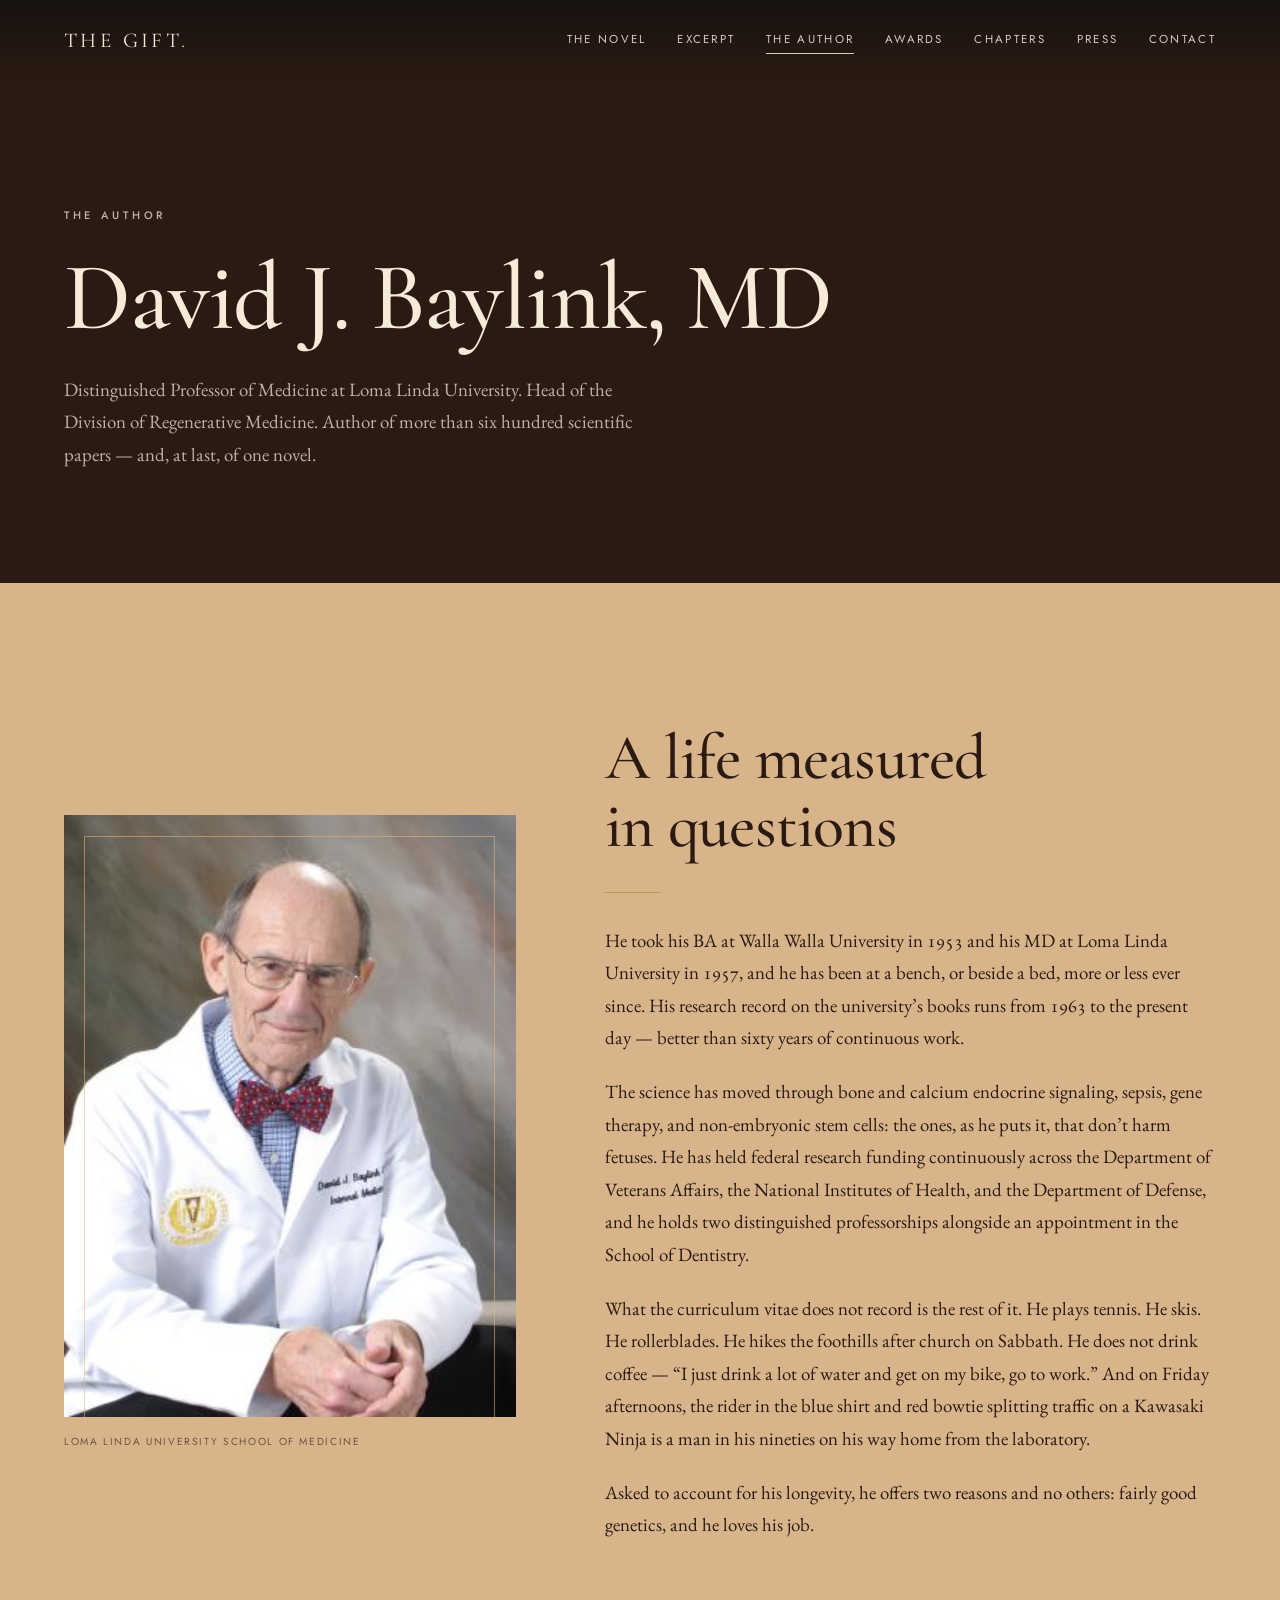
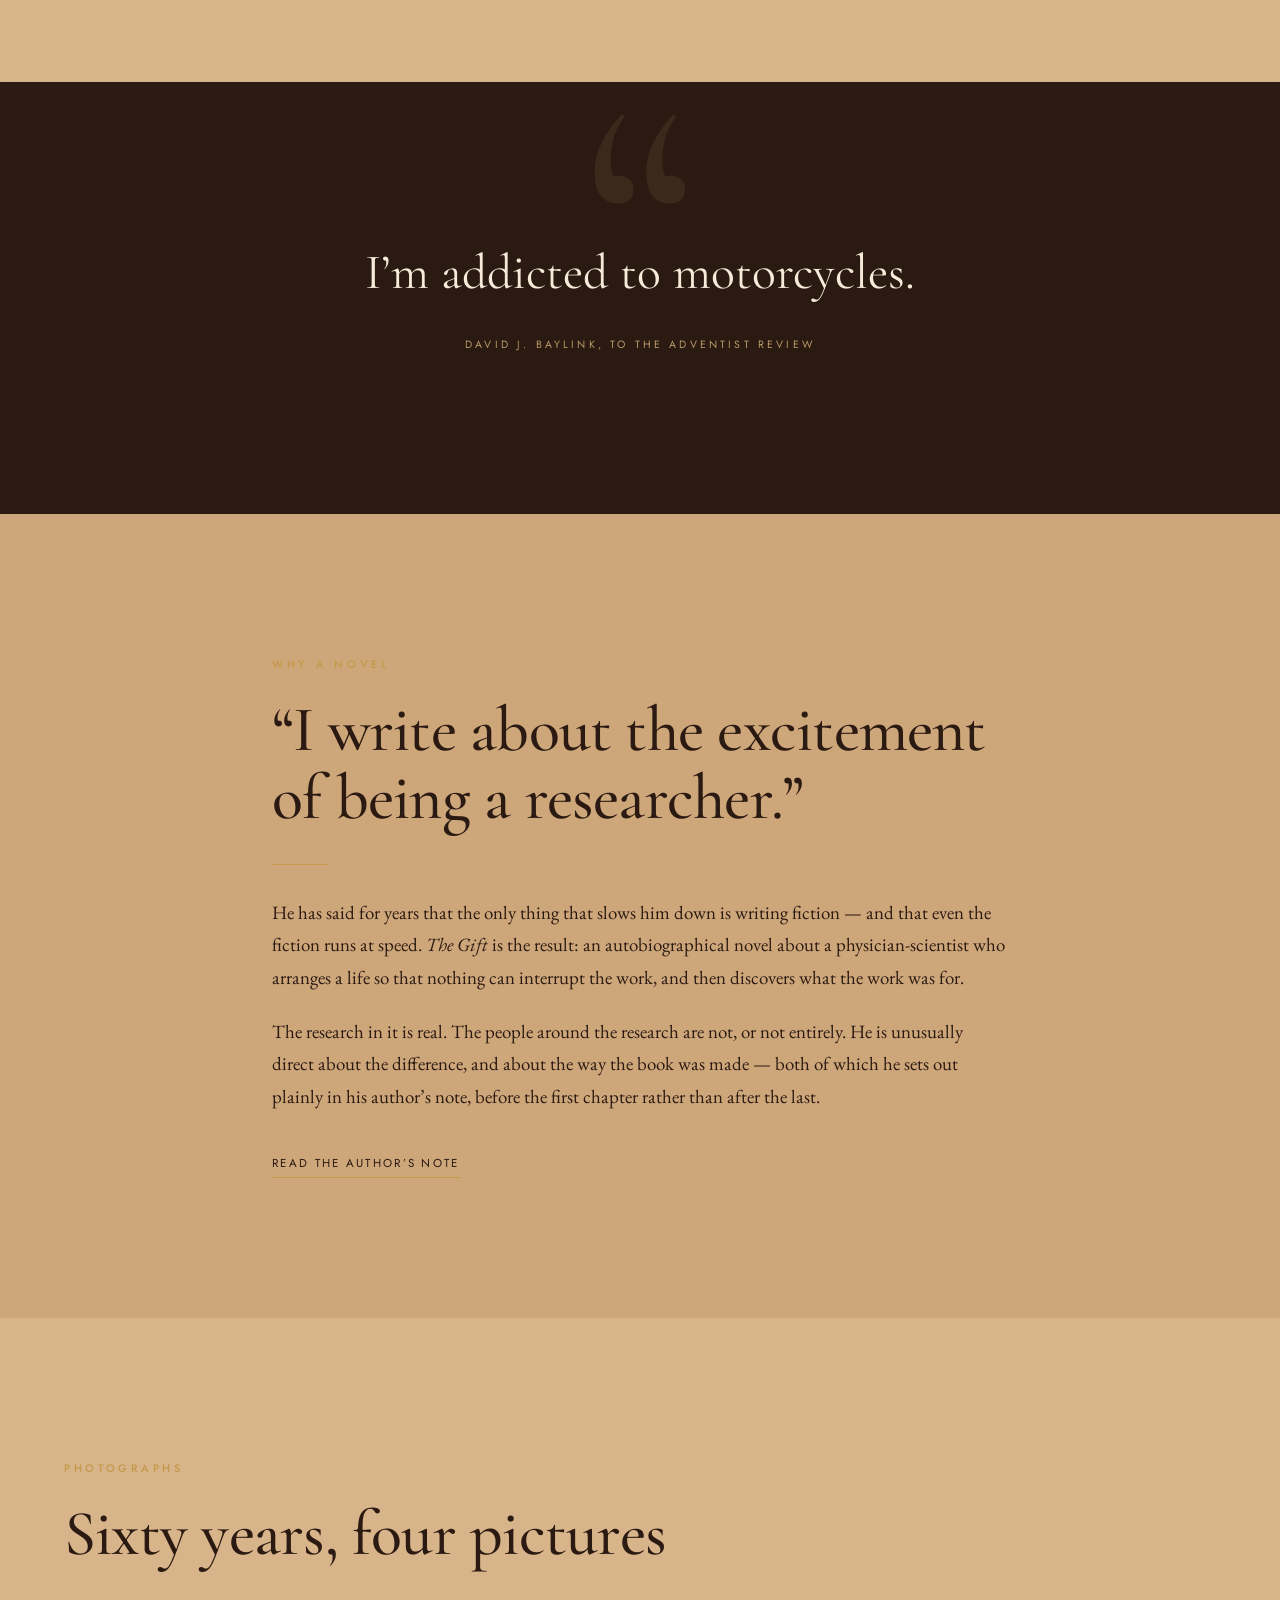
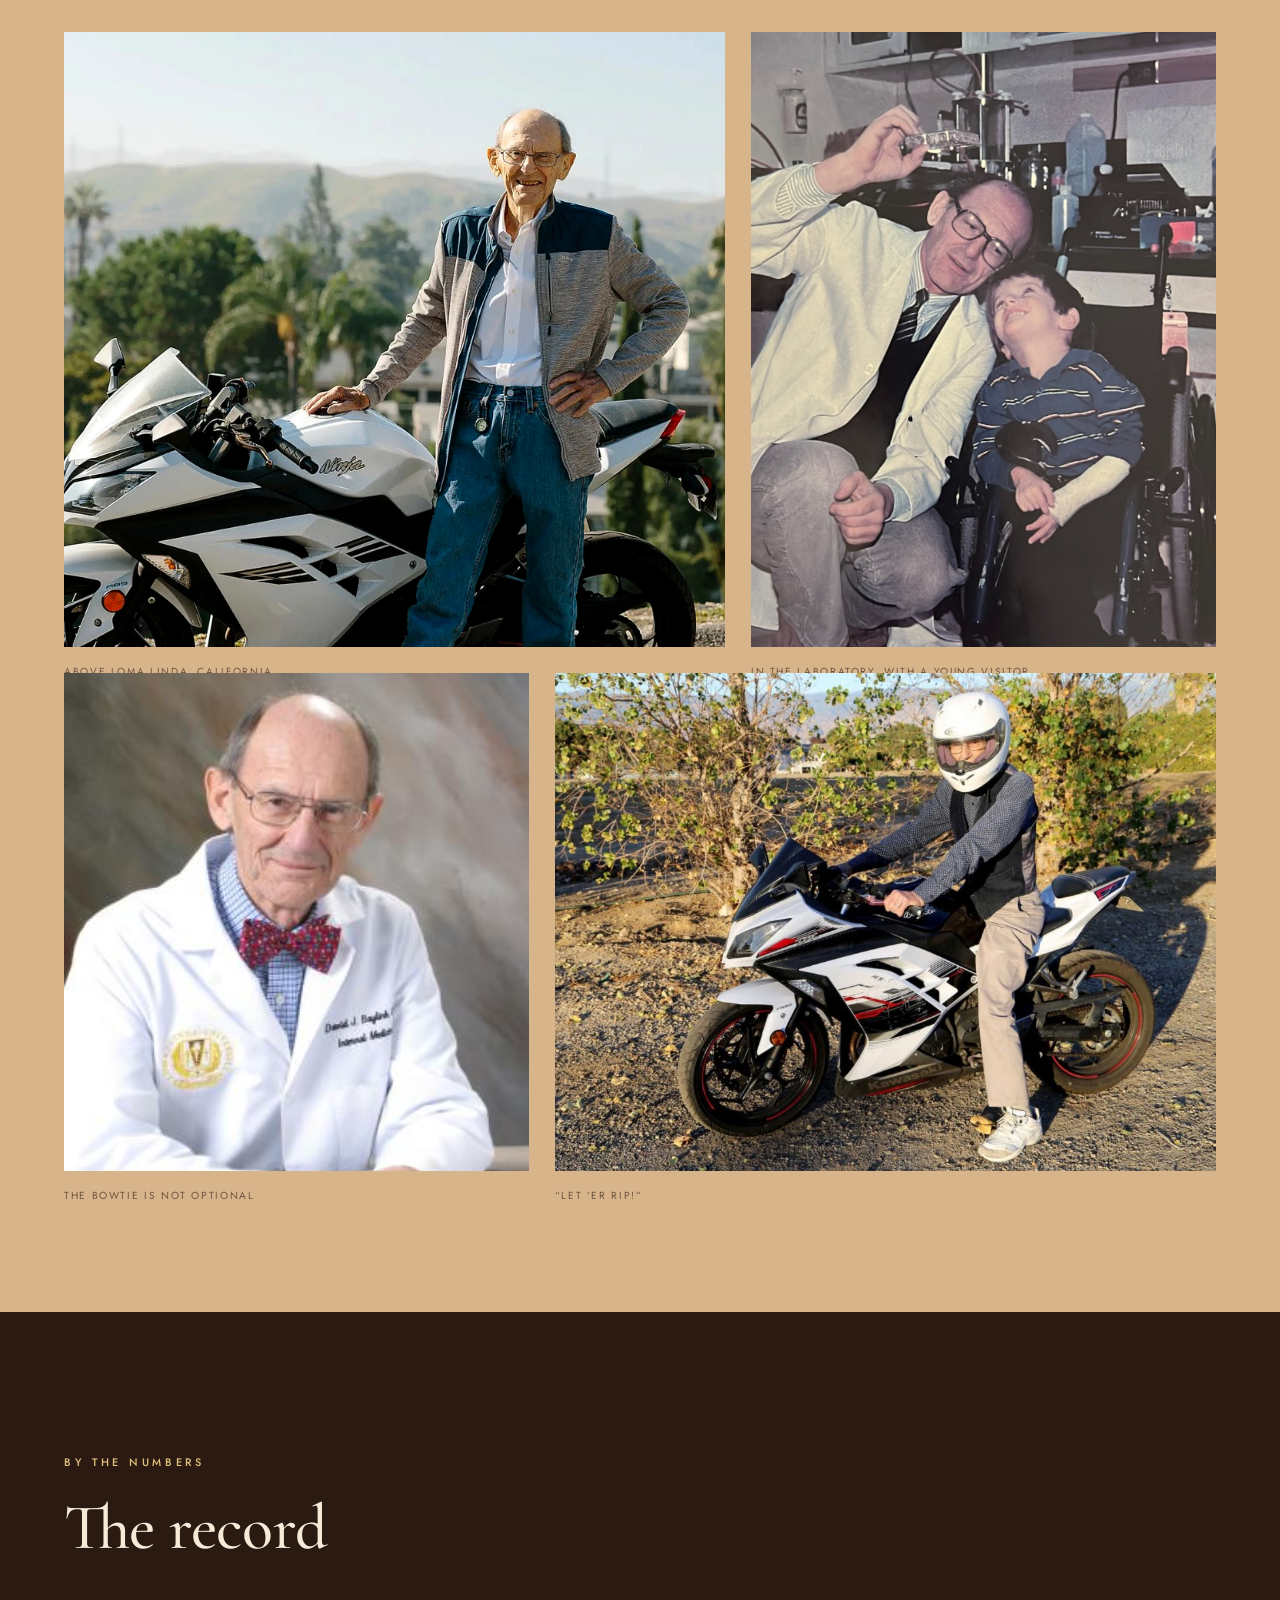
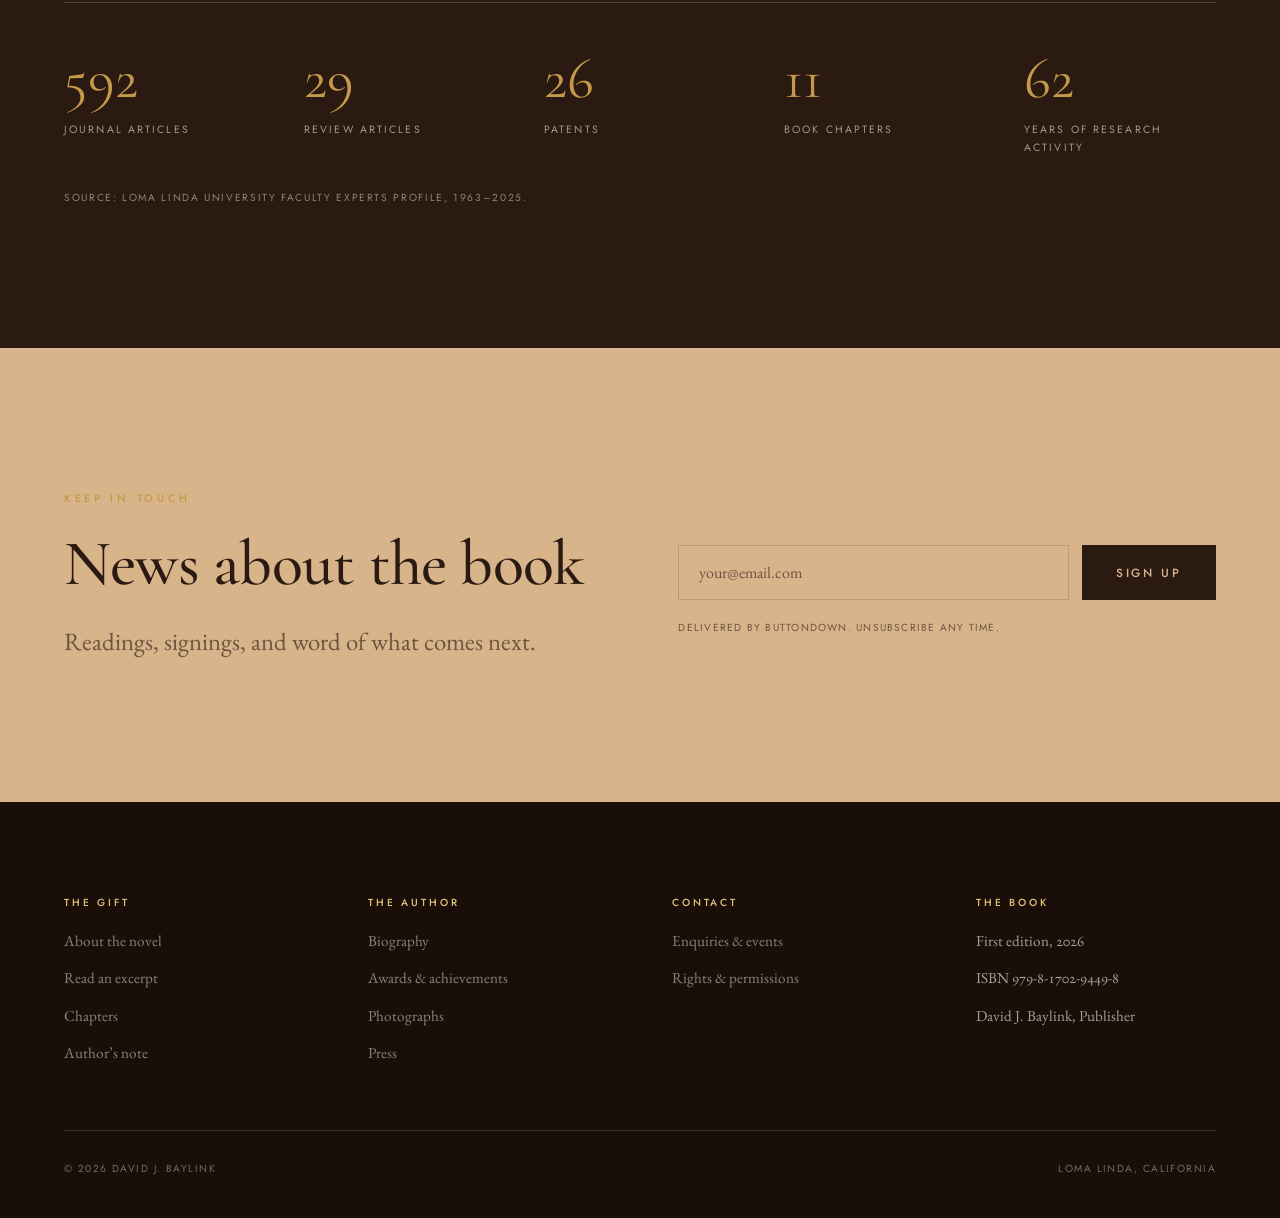
==== commit 4e57043f: "Add an Awards & Achievements page and sharpen the hero portrait." ====
--- a/about.html
+++ b/about.html
@@ -28,6 +28,7 @@
     <a href="index.html#story">The Novel</a>
     <a href="index.html#excerpt">Excerpt</a>
     <a href="about.html" aria-current="page">The Author</a>
+    <a href="awards.html">Awards</a>
     <a href="the-gift.html">Chapters</a>
     <a href="index.html#press">Press</a>
     <a href="contact.html">Contact</a>
@@ -185,6 +186,7 @@
         <h3>The Author</h3>
         <ul>
           <li><a href="about.html">Biography</a></li>
+          <li><a href="awards.html">Awards &amp; achievements</a></li>
           <li><a href="about.html#gallery">Photographs</a></li>
           <li><a href="index.html#press">Press</a></li>
         </ul>
--- a/assets/css/site.css
+++ b/assets/css/site.css
@@ -309,7 +309,7 @@
   height: 100%;
   object-fit: cover;
   object-position: 62% 28%;
-  filter: saturate(0.82) contrast(1.04);
+  filter: saturate(0.94) contrast(1.06);
   transform: scale(1.06);
   will-change: transform;
 }
@@ -1153,6 +1153,107 @@
   .gallery img { aspect-ratio: 3 / 2 !important; }
 }
 
+/* -------------------------------------------------------------- awards -- */
+
+.awards {
+  display: grid;
+  grid-template-columns: repeat(12, 1fr);
+  gap: clamp(2.2rem, 4vw, 3.6rem) clamp(1rem, 2.4vw, 2rem);
+}
+.award { margin: 0; grid-column: span 3; display: flex; flex-direction: column; }
+.award--wide { grid-column: span 8; }
+.award--square { grid-column: span 4; }
+
+.award__frame {
+  position: relative;
+  display: block;
+  overflow: hidden;
+  background: #120a06;
+  box-shadow: 0 1.4rem 3rem -1.6rem rgba(0, 0, 0, 0.7);
+  cursor: zoom-in;
+}
+.award__frame::after {
+  content: "";
+  position: absolute;
+  inset: clamp(0.5rem, 1vw, 0.8rem);
+  border: 1px solid rgba(220, 188, 124, 0.4);
+  pointer-events: none;
+  transition: border-color 0.4s var(--ease);
+}
+.award__frame img {
+  width: 100%;
+  aspect-ratio: 3 / 4;
+  object-fit: cover;
+  transition: transform 0.8s var(--ease);
+}
+.award--wide .award__frame img,
+.award--square .award__frame img { aspect-ratio: auto; height: clamp(15rem, 26vw, 25rem); }
+.award__frame:hover img,
+.award__frame:focus-visible img { transform: scale(1.03); }
+.award__frame:hover::after,
+.award__frame:focus-visible::after { border-color: var(--gold-light); }
+
+.award figcaption { padding-top: 1.3rem; }
+.award__year {
+  font-family: var(--font-sans);
+  font-size: 0.64rem;
+  font-weight: 500;
+  letter-spacing: 0.26em;
+  text-transform: uppercase;
+  color: var(--gold-light);
+}
+.award__title {
+  font-size: clamp(1.45rem, 1.6vw + 0.9rem, 1.95rem);
+  margin: 0.45rem 0 0.5rem;
+}
+.award__detail {
+  font-size: 0.98rem;
+  line-height: 1.55;
+  color: rgba(242, 237, 226, 0.7);
+}
+
+@media (max-width: 62rem) {
+  .award { grid-column: span 6; }
+  .award--wide, .award--square { grid-column: span 12; }
+  .award--wide .award__frame img { height: auto; aspect-ratio: 2 / 1; }
+  .award--square .award__frame img { height: auto; aspect-ratio: 3 / 2; object-fit: contain; }
+}
+@media (max-width: 30rem) {
+  .award { grid-column: span 12; }
+}
+
+.lightbox {
+  border: 0;
+  padding: 0;
+  background: transparent;
+  max-width: 94vw;
+  max-height: 92vh;
+  overflow: visible;
+}
+.lightbox::backdrop { background: rgba(18, 10, 6, 0.9); }
+.lightbox img {
+  max-width: 94vw;
+  max-height: 92vh;
+  width: auto;
+  height: auto;
+  box-shadow: 0 2rem 5rem rgba(0, 0, 0, 0.6);
+}
+.lightbox__close {
+  position: absolute;
+  top: -0.6rem;
+  right: -0.6rem;
+  width: 2.6rem;
+  height: 2.6rem;
+  border: 0;
+  border-radius: 50%;
+  background: var(--paper);
+  color: var(--ink);
+  font-size: 1.6rem;
+  line-height: 1;
+  cursor: pointer;
+  z-index: 1;
+}
+
 /* --------------------------------------------------------------- press -- */
 
 .press-list {
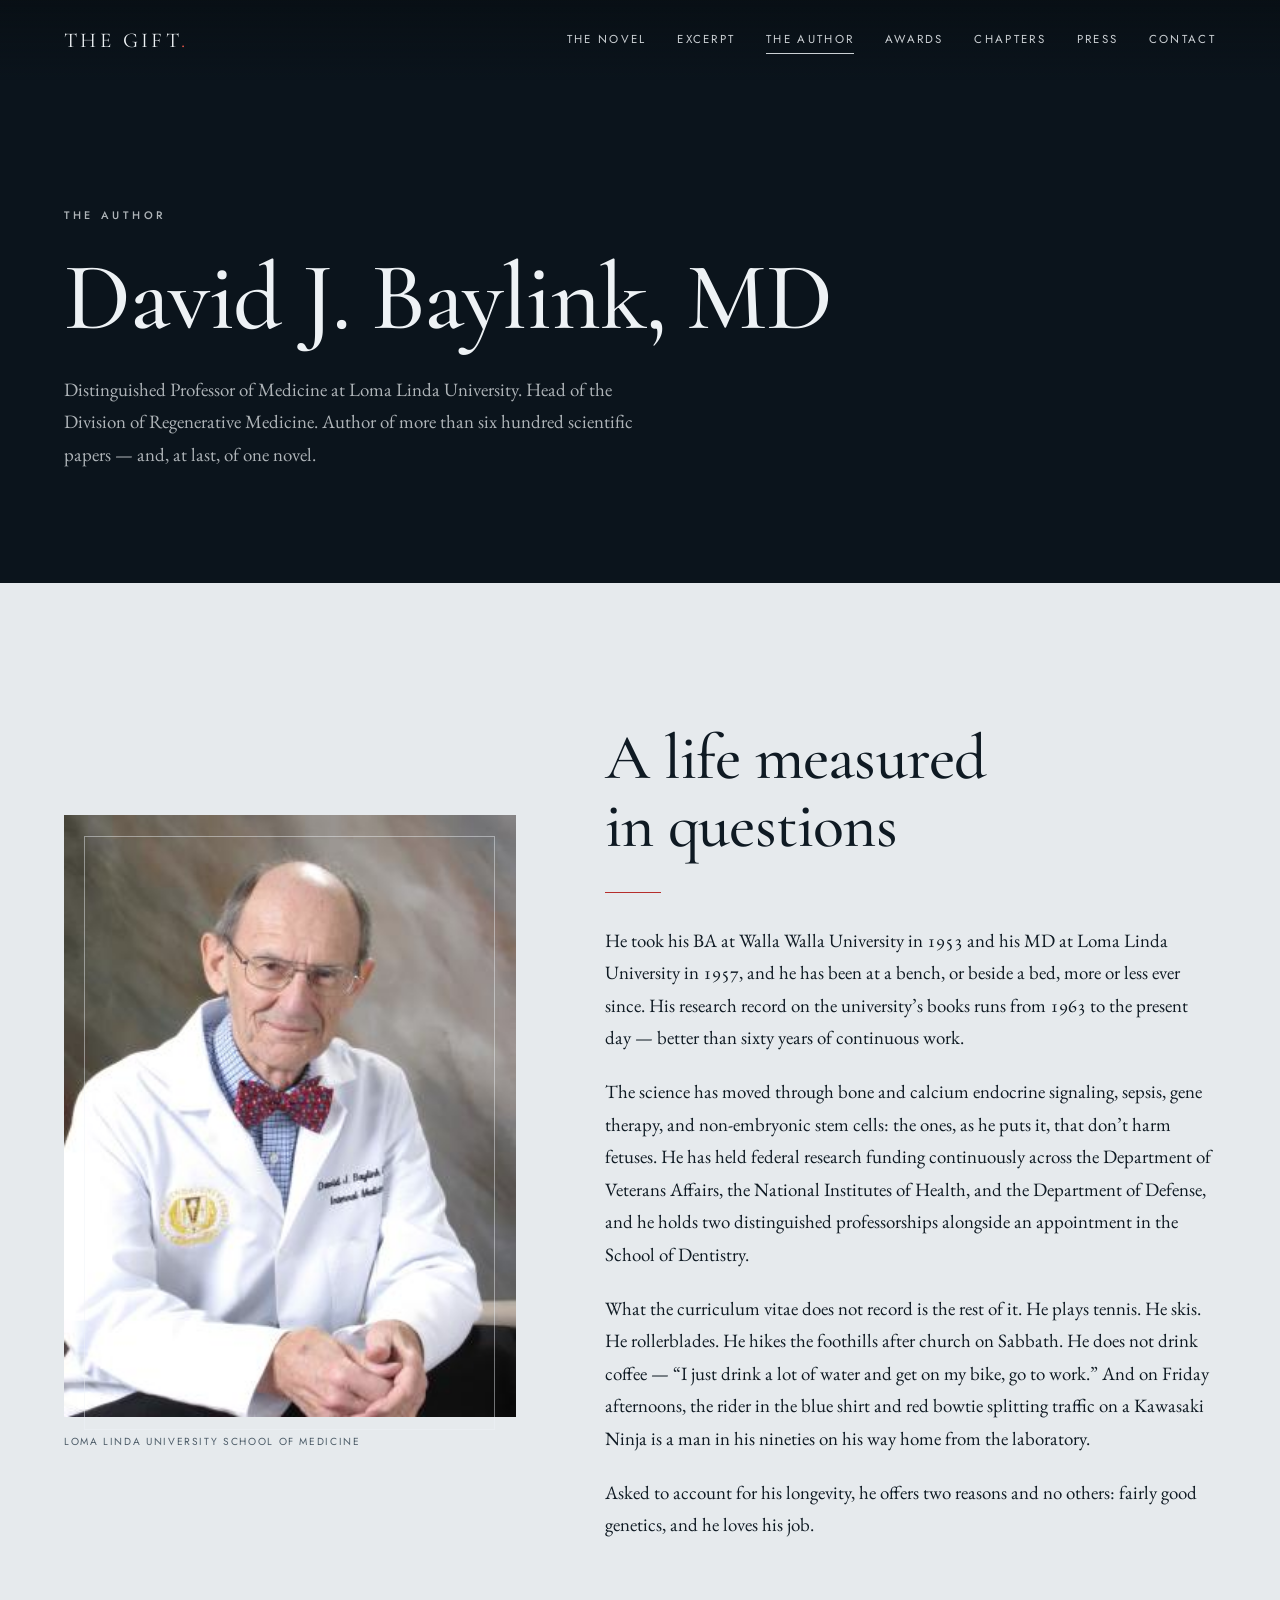
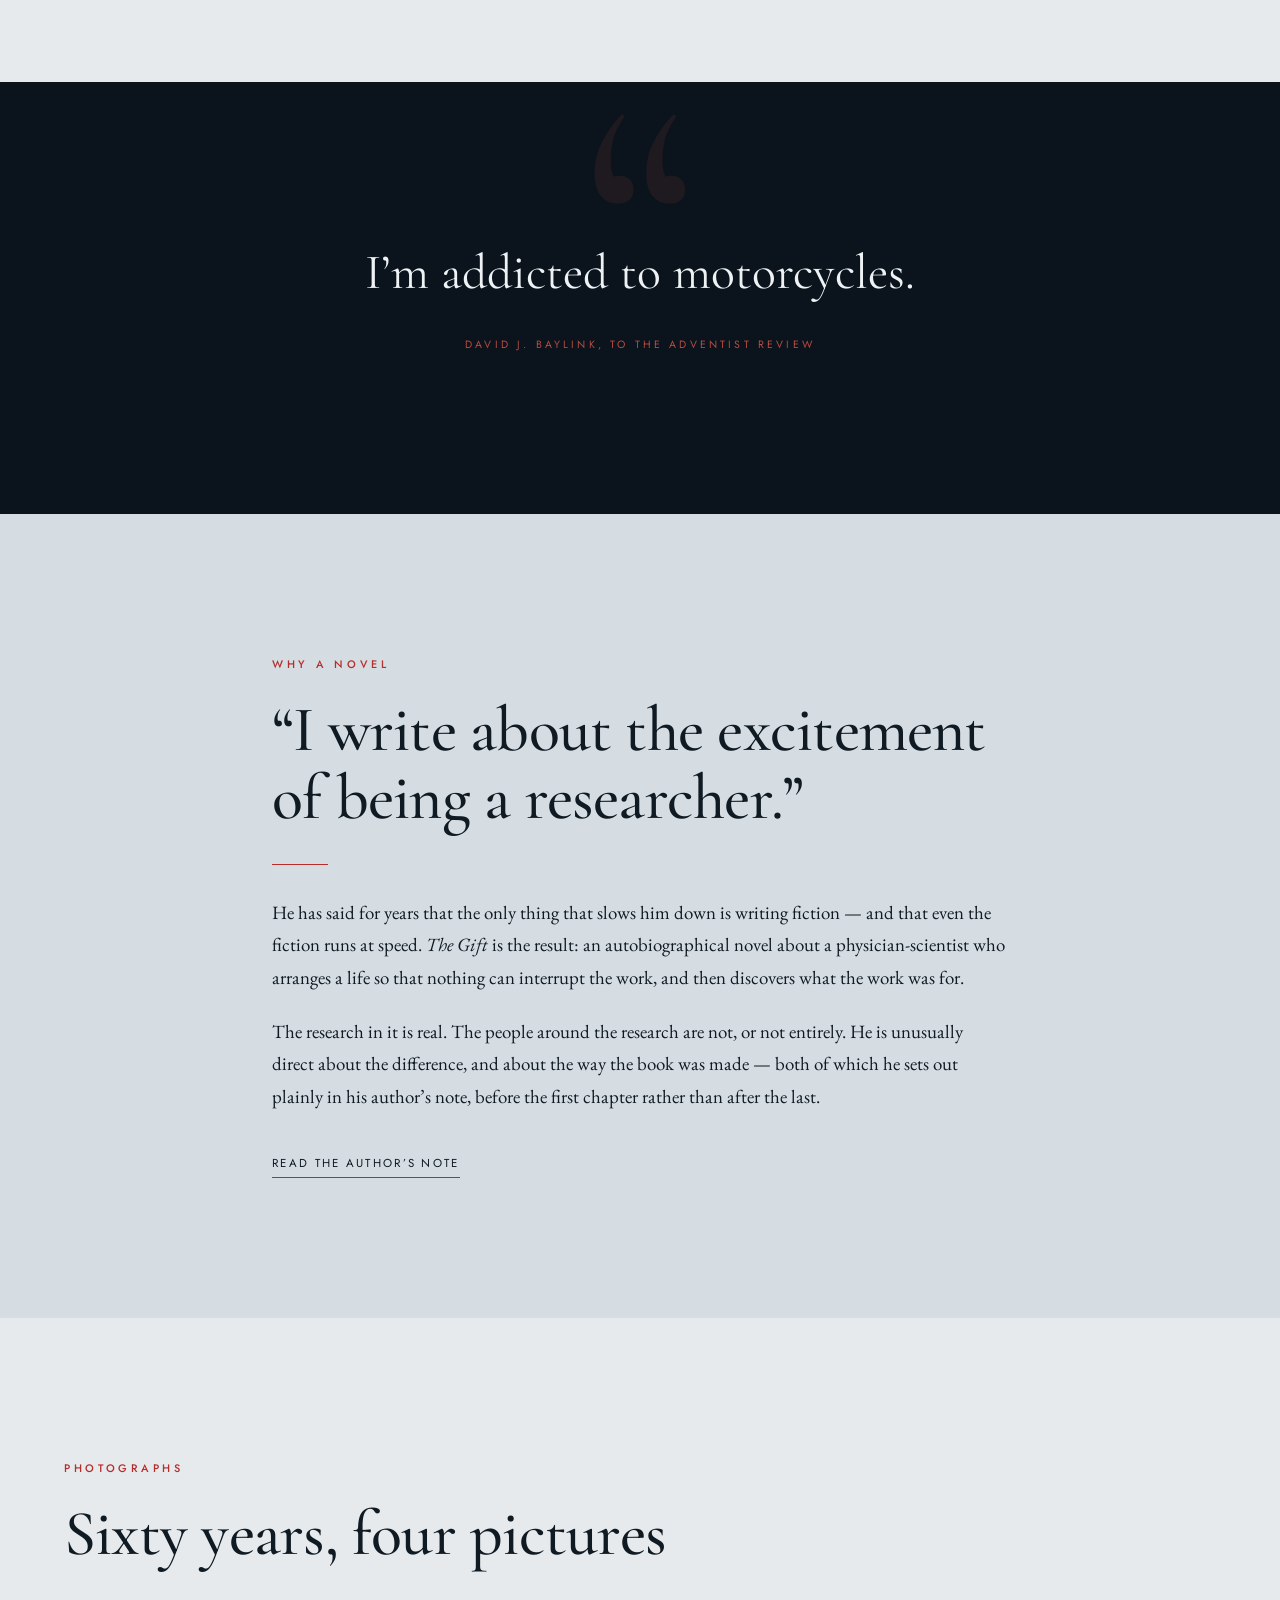
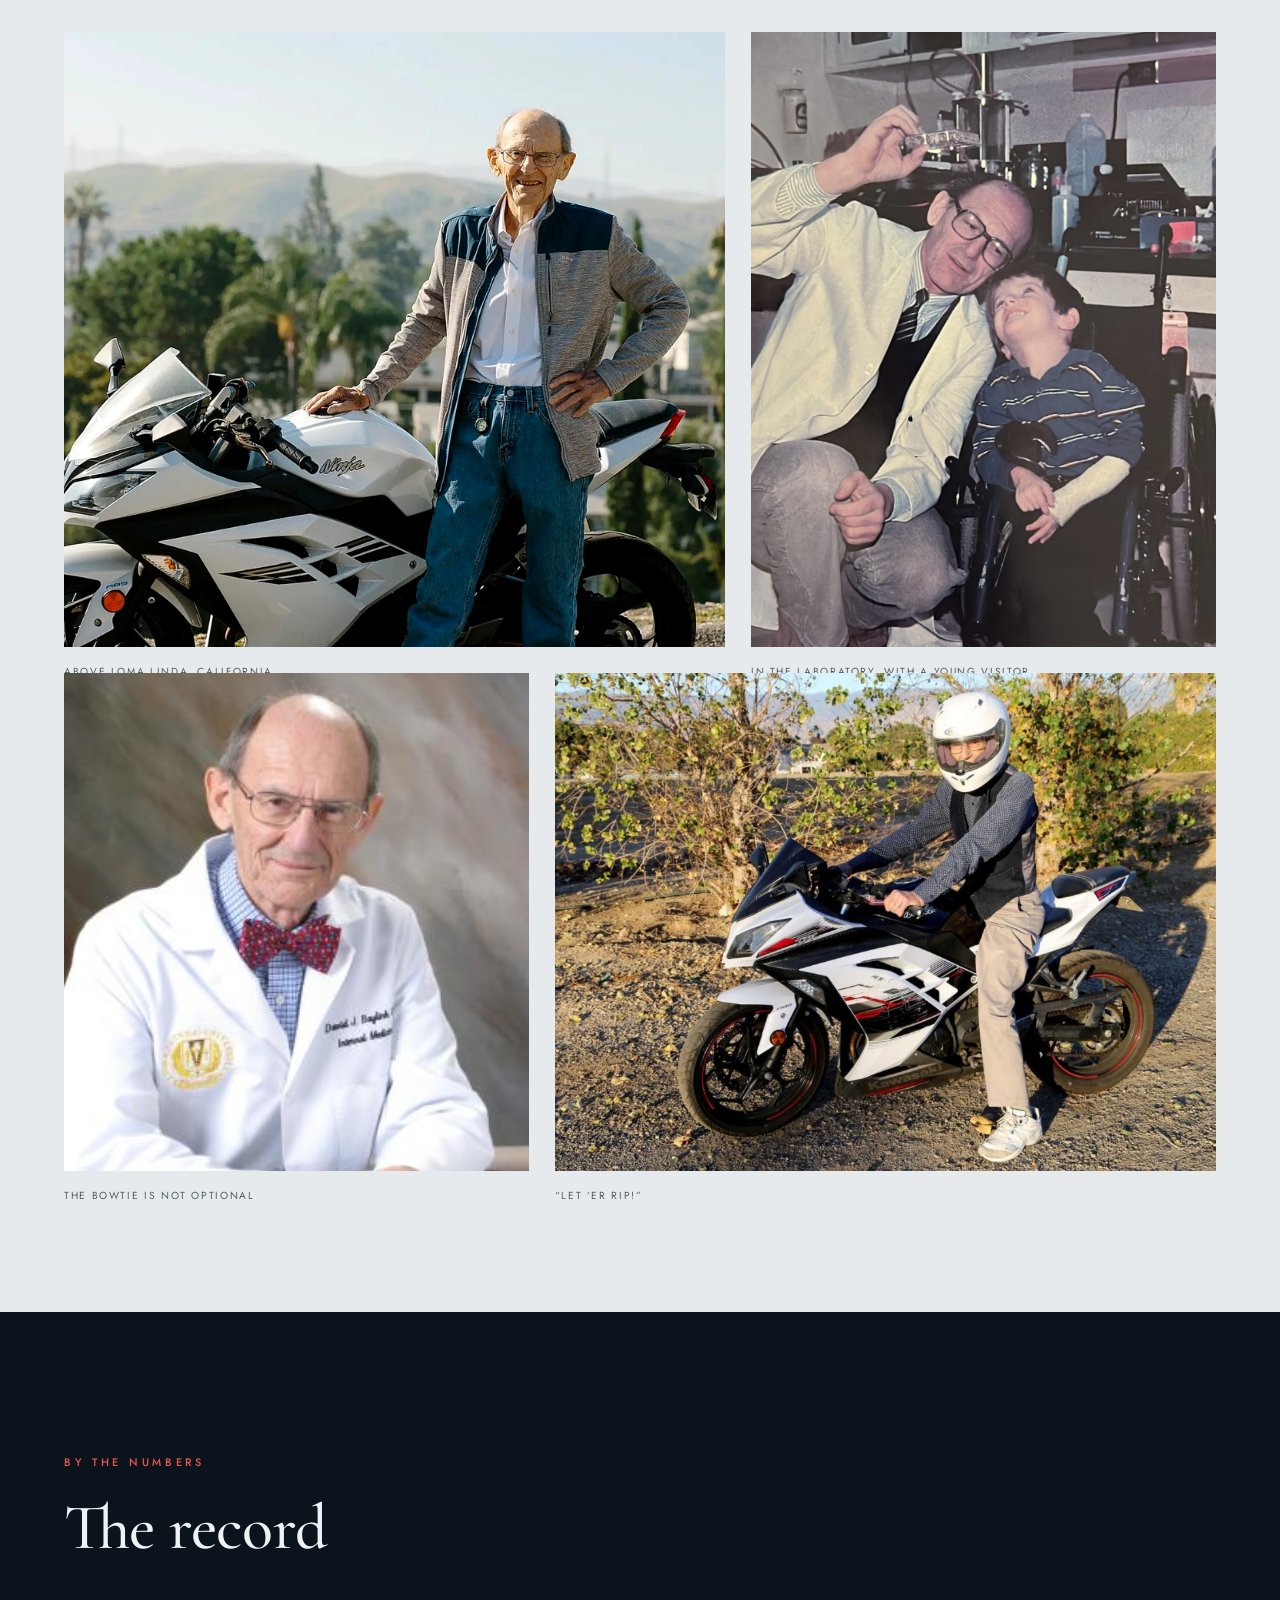
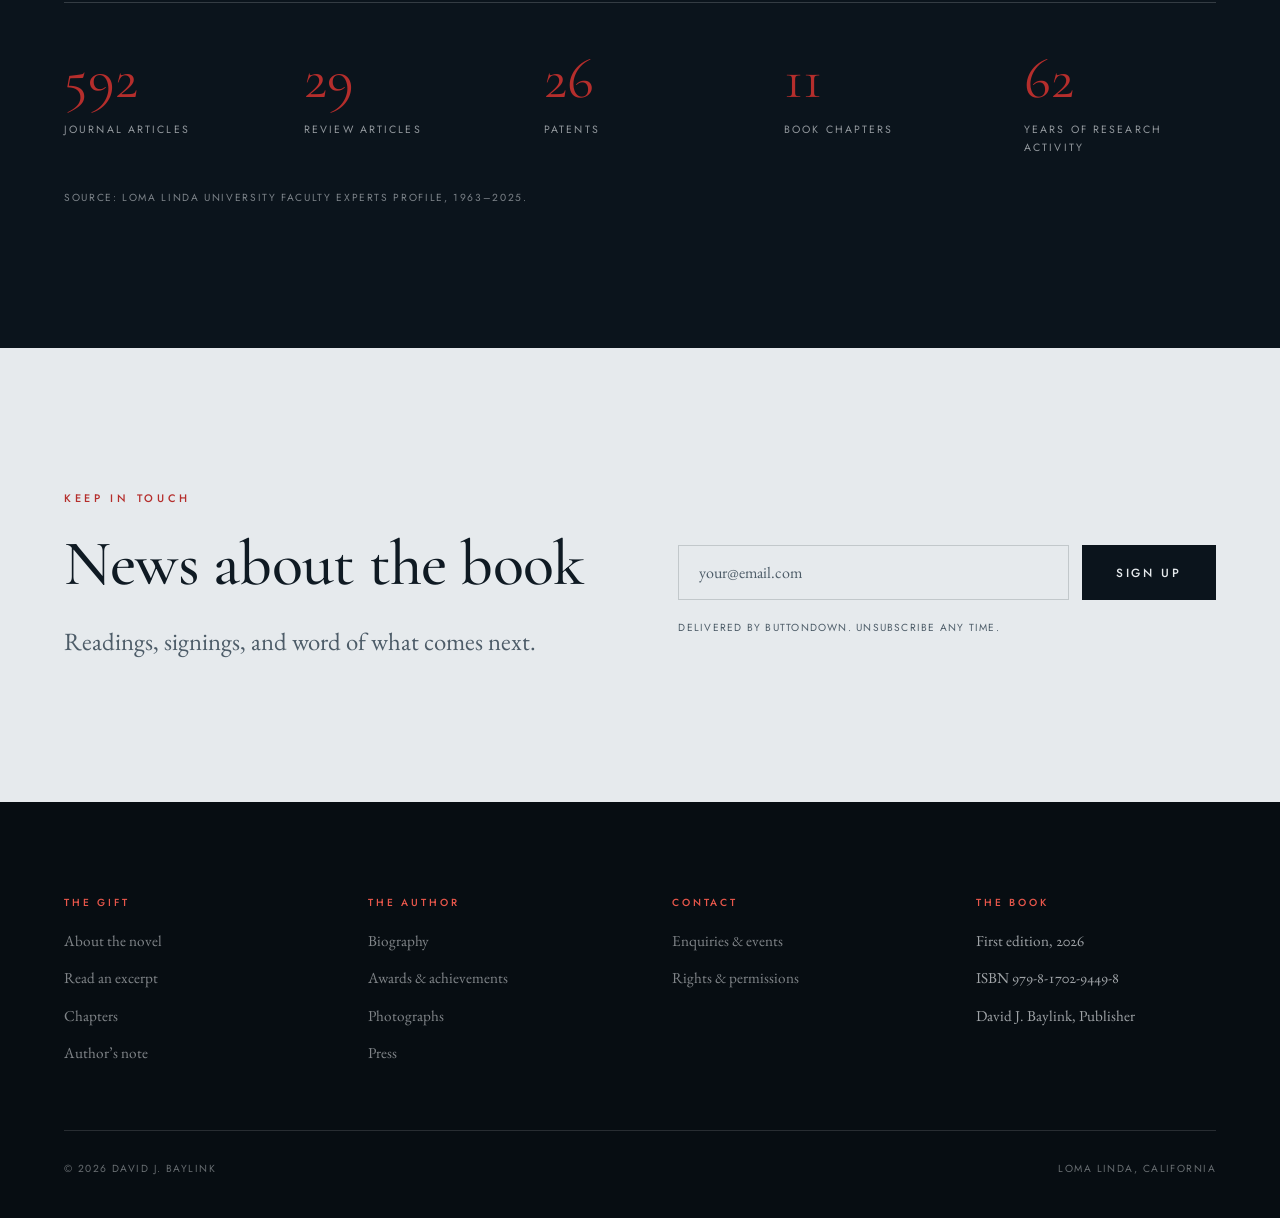
==== commit 5ad0c19a: "New cover, real 3D WebGL book, and site restyled in the cover palette" ====
--- a/about.html
+++ b/about.html
@@ -13,7 +13,7 @@
 <meta property="og:description" content="Distinguished Professor of Medicine at Loma Linda University, author of more than 600 scientific papers, and — in his nineties — still commuting to the laboratory on a Kawasaki Ninja.">
 <meta property="og:image" content="https://davidbaylink.com/assets/img/baylink-moto-portrait.jpg">
 <meta name="twitter:card" content="summary_large_image">
-<link rel="icon" href="data:image/svg+xml,%3Csvg xmlns='http://www.w3.org/2000/svg' viewBox='0 0 32 32'%3E%3Crect width='32' height='32' fill='%232b1a12'/%3E%3Ctext x='16' y='23' font-family='Georgia,serif' font-size='19' fill='%23b3873f' text-anchor='middle'%3EG%3C/text%3E%3C/svg%3E">
+<link rel="icon" href="data:image/svg+xml,%3Csvg xmlns='http://www.w3.org/2000/svg' viewBox='0 0 32 32'%3E%3Crect width='32' height='32' fill='%230b141c'/%3E%3Ctext x='16' y='23' font-family='Georgia,serif' font-size='19' fill='%23e8574b' text-anchor='middle'%3EG%3C/text%3E%3C/svg%3E">
 <link rel="preconnect" href="https://fonts.googleapis.com">
 <link rel="preconnect" href="https://fonts.gstatic.com" crossorigin>
 <link href="https://fonts.googleapis.com/css2?family=Cormorant+Garamond:ital,wght@0,300;0,400;0,500;0,600;1,400&family=EB+Garamond:ital,wght@0,400;0,500;1,400&family=Jost:wght@300;400;500&display=swap" rel="stylesheet">
--- a/assets/css/site.css
+++ b/assets/css/site.css
@@ -4,21 +4,21 @@
    ========================================================================== */
 
 :root {
-  --ink:        #2b1a12;
-  --ink-soft:   #3a2418;
-  --ink-line:   #4d2f20;
-  --paper:      #d8b48a;
-  --paper-warm: #cda67a;
-  --paper-deep: #be9368;
-  --gold:       #c49a4a;
-  --gold-light: #e0c07a;
-  --teal:       #7a5340;
-  --teal-deep:  #5a3a28;
-  --rule:       rgba(43, 26, 18, 0.16);
-
-  --text:       #2b1a12;
-  --text-muted: #6e5340;
-  --text-invert:#f6ead8;
+  --ink:        #0b141c;
+  --ink-soft:   #13212c;
+  --ink-line:   #223646;
+  --paper:      #e6eaed;
+  --paper-warm: #d5dde3;
+  --paper-deep: #c2ccd4;
+  --gold:       #b52e2c;
+  --gold-light: #e8574b;
+  --teal:       #2c4a5e;
+  --teal-deep:  #1b3142;
+  --rule:       rgba(11, 20, 28, 0.16);
+
+  --text:       #0f1a23;
+  --text-muted: #4d5c68;
+  --text-invert:#eef2f5;
 
   --font-display: "Cormorant Garamond", Garamond, "Times New Roman", serif;
   --font-body:    "EB Garamond", Garamond, Georgia, serif;
@@ -116,7 +116,7 @@
   color: var(--text-muted);
 }
 
-.section--dark .lede { color: rgba(242, 237, 226, 0.72); }
+.section--dark .lede { color: rgba(238, 242, 245, 0.72); }
 
 .rule {
   width: 3.5rem;
@@ -153,13 +153,16 @@
   cursor: pointer;
 }
 
-.btn:hover { transform: translateY(-2px); background: var(--gold); border-color: var(--gold); color: var(--ink); }
+.btn:hover { transform: translateY(-2px); background: var(--gold); border-color: var(--gold); color: #fff; }
 
 .btn--ghost { background: transparent; color: var(--ink); }
 .btn--ghost:hover { background: var(--ink); color: var(--paper); border-color: var(--ink); }
 
-.btn--light { background: transparent; border-color: rgba(242, 237, 226, 0.4); color: var(--text-invert); }
-.btn--light:hover { background: var(--gold-light); border-color: var(--gold-light); color: var(--ink); }
+.btn--accent { background: var(--gold); border-color: var(--gold); color: #fff; }
+.btn--accent:hover { background: var(--gold-light); border-color: var(--gold-light); }
+
+.btn--light { background: transparent; border-color: rgba(238, 242, 245, 0.4); color: var(--text-invert); }
+.btn--light:hover { background: var(--gold); border-color: var(--gold); color: #fff; }
 
 .link-quiet {
   font-family: var(--font-sans);
@@ -319,8 +322,8 @@
   inset: 0;
   z-index: -1;
   background:
-    linear-gradient(to top, rgba(26, 14, 8, 0.94) 0%, rgba(43, 26, 18, 0.58) 32%, rgba(43, 26, 18, 0.16) 62%, rgba(26, 14, 8, 0.52) 100%),
-    linear-gradient(to right, rgba(26, 14, 8, 0.68), rgba(26, 14, 8, 0.04) 60%);
+    linear-gradient(to top, rgba(4, 9, 14, 0.94) 0%, rgba(11, 20, 28, 0.58) 32%, rgba(11, 20, 28, 0.16) 62%, rgba(4, 9, 14, 0.52) 100%),
+    linear-gradient(to right, rgba(4, 9, 14, 0.68), rgba(4, 9, 14, 0.04) 60%);
 }
 
 .hero__inner {
@@ -343,7 +346,7 @@
   font-size: clamp(0.78rem, 1.4vw, 0.95rem);
   letter-spacing: 0.4em;
   text-transform: uppercase;
-  color: rgba(242, 237, 226, 0.8);
+  color: rgba(238, 242, 245, 0.8);
   margin: 1.6rem 0 0;
 }
 
@@ -351,7 +354,7 @@
   max-width: 30rem;
   margin: 2rem 0 0;
   font-size: 1.14rem;
-  color: rgba(242, 237, 226, 0.82);
+  color: rgba(238, 242, 245, 0.82);
 }
 
 .hero__actions {
@@ -370,7 +373,7 @@
   font-size: 0.6rem;
   letter-spacing: 0.34em;
   text-transform: uppercase;
-  color: rgba(242, 237, 226, 0.55);
+  color: rgba(238, 242, 245, 0.55);
   display: grid;
   justify-items: center;
   gap: 0.7rem;
@@ -380,7 +383,7 @@
   content: "";
   width: 1px;
   height: 3rem;
-  background: linear-gradient(rgba(242, 237, 226, 0.6), rgba(242, 237, 226, 0));
+  background: linear-gradient(rgba(238, 242, 245, 0.6), rgba(238, 242, 245, 0));
   animation: drip 2.4s var(--ease) infinite;
 }
 
@@ -395,8 +398,7 @@
 
 .bookscroll {
   position: relative;
-  background:
-    radial-gradient(120% 80% at 50% 8%, #5a3824 0%, #2b1a12 52%, #160e09 100%);
+  background: #05090d;
   color: var(--text-invert);
   --p: 0;
 }
@@ -410,8 +412,9 @@
   display: grid;
   place-items: center;
   overflow: hidden;
-  perspective: 1600px;
-  perspective-origin: 50% 42%;
+  background:
+    radial-gradient(55% 50% at 50% 52%, rgba(150, 24, 26, 0.55) 0%, rgba(150, 24, 26, 0) 100%),
+    radial-gradient(120% 90% at 50% 0%, #1d3142 0%, #0b141c 55%, #05090d 100%);
 }
 
 /* ambient light pool under the book */
@@ -420,7 +423,7 @@
   width: 78vmin;
   height: 78vmin;
   border-radius: 50%;
-  background: radial-gradient(circle, rgba(196, 154, 74, 0.28), rgba(90, 52, 30, 0) 68%);
+  background: radial-gradient(circle, rgba(214, 44, 38, 0.32), rgba(80, 10, 12, 0) 68%);
   filter: blur(12px);
   opacity: calc(0.35 + var(--p) * 0.65);
   pointer-events: none;
@@ -458,344 +461,31 @@
   font-size: 0.62rem;
   letter-spacing: 0.3em;
   text-transform: uppercase;
-  color: rgba(242, 237, 226, 0.5);
+  color: rgba(238, 242, 245, 0.5);
   margin-top: 1rem;
 }
 
-/* --- the book itself --- */
-
-.book {
-  --bw: clamp(10.5rem, 23vmin, 18rem);
-  --bh: clamp(15.5rem, 34vmin, 26rem);
-  --thick: clamp(1.7rem, 3.8vmin, 3rem);
-
-  position: relative;
-  width: var(--bw);
-  height: var(--bh);
-  transform-style: preserve-3d;
-  transform:
-    translateX(var(--shift, 0px))
-    translateY(calc(var(--lift, 0px) - 4vh))
-    rotateX(var(--tiltx, 38deg))
-    rotateZ(var(--tiltz, -10deg))
-    rotateY(var(--tilty, -28deg))
-    scale(var(--zoom, 0.78));
-  will-change: transform;
-}
-
-.book__face {
+/* the WebGL canvas fills the stage; the cover image stands in without WebGL */
+.book3d {
   position: absolute;
   inset: 0;
-  border-radius: 2px 7px 7px 2px;
-  backface-visibility: hidden;
-  -webkit-backface-visibility: hidden;
-  overflow: hidden;
-}
-
-/* back board — stays put, carries the right-hand page */
-.book__back {
-  background: linear-gradient(140deg, #6e4328, #3f2414);
-  box-shadow:
-    0 2.5rem 4rem rgba(22, 10, 4, 0.62),
-    inset 0 0 0 1px rgba(224, 192, 122, 0.18);
-  transform: translateZ(calc(var(--thick) * -0.5));
-}
-
-.book__spine {
-  position: absolute;
-  top: 0; bottom: 0; left: 0;
-  width: var(--thick);
-  background:
-    linear-gradient(to right, #2a160c 0%, #6e4328 18%, #8a5a38 48%, #5a341e 82%, #2a160c 100%);
-  transform: translateX(-50%) rotateY(-90deg);
-  transform-origin: center center;
-  box-shadow: inset 0 0 0 1px rgba(224, 192, 122, 0.12);
-}
-
-.book__top {
-  position: absolute;
-  left: 0; right: 0; top: 0;
-  height: var(--thick);
-  background:
-    repeating-linear-gradient(to bottom,
-      #f4eee1 0 1px, #d9cdb6 1px 2px, #efe7d6 2px 3px);
-  transform: translateY(-50%) rotateX(90deg);
-  transform-origin: center center;
-  opacity: 0.95;
-}
-
-.book__bottom {
-  position: absolute;
-  left: 0; right: 0; bottom: 0;
-  height: var(--thick);
-  background:
-    repeating-linear-gradient(to bottom,
-      #d9cdb6 0 1px, #cbb89a 1px 2px, #e8dcc6 2px 3px);
-  transform: translateY(50%) rotateX(-90deg);
-  transform-origin: center center;
-  opacity: 0.9;
-}
-
-.book__shadow {
-  position: absolute;
-  left: 8%;
-  right: -18%;
-  bottom: -18%;
-  height: 28%;
-  background: radial-gradient(ellipse at 40% 40%, rgba(22, 10, 4, 0.55), rgba(22, 10, 4, 0) 70%);
-  filter: blur(12px);
-  transform: translateZ(-40px) rotateX(90deg) scaleX(calc(0.7 + var(--p) * 0.7));
-  pointer-events: none;
-}
-
-/* the compressed block of paper */
-.book__block {
-  position: absolute;
-  inset: 0;
-  transform-style: preserve-3d;
-}
-
-.book__edge {
-  position: absolute;
-  top: 2px; bottom: 2px; right: -1px;
-  width: var(--thick);
-  background:
-    repeating-linear-gradient(to right,
-      #efe7d6 0 1px, #d9cdb6 1px 2px, #f4eee1 2px 3px);
-  transform: rotateY(90deg);
-  transform-origin: right center;
-  border-radius: 0 4px 4px 0;
-  opacity: 0.9;
-}
-
-/* printed spread pages */
-.leaf {
-  position: absolute;
-  inset: 0;
-  transform-origin: left center;
-  transform-style: preserve-3d;
-  border-radius: 2px 6px 6px 2px;
-}
-
-.leaf__side {
-  position: absolute;
-  inset: 0;
-  backface-visibility: hidden;
-  -webkit-backface-visibility: hidden;
-  border-radius: 2px 6px 6px 2px;
-  background: linear-gradient(100deg, #e9dfc9 0%, #f8f3e7 14%, #fbf7ee 78%, #efe7d6 100%);
-  box-shadow: inset 0.55rem 0 1.2rem -0.6rem rgba(60, 44, 20, 0.4);
-  padding: clamp(0.9rem, 2.4vmin, 1.7rem);
-  overflow: hidden;
-}
-
-.leaf__side--back {
-  transform: rotateY(180deg);
-  background: linear-gradient(260deg, #e9dfc9 0%, #f8f3e7 14%, #fbf7ee 78%, #efe7d6 100%);
-  box-shadow: inset -0.55rem 0 1.2rem -0.6rem rgba(60, 44, 20, 0.4);
-}
-
-/* the fixed left page, revealed once the cover swings away.
-   The outer node hinges 180deg on the spine to reach the left half; the inner
-   node counter-rotates so the type is not mirrored. */
-.book__left {
-  position: absolute;
-  inset: 0;
-  transform-origin: left center;
-  transform: translateZ(calc(var(--thick) * 0.5 + 8px)) rotateY(180deg);
-  transform-style: preserve-3d;
-  opacity: var(--leftpage, 0);
-}
-
-/* a hidden ruler so scripts can read --thick in pixels */
-.book__probe {
-  position: absolute;
-  top: 0; left: 0;
-  width: var(--thick);
-  height: 0;
-  visibility: hidden;
-  pointer-events: none;
-}
-
-.book__left-face {
-  position: absolute;
-  inset: 0;
-  transform: rotateY(180deg);
-  border-radius: 6px 2px 2px 6px;
-  background: linear-gradient(260deg, #e9dfc9 0%, #f8f3e7 14%, #fbf7ee 78%, #efe7d6 100%);
-  box-shadow: inset -0.55rem 0 1.2rem -0.6rem rgba(60, 44, 20, 0.4);
-  padding: clamp(0.9rem, 2.4vmin, 1.7rem);
-  overflow: hidden;
-}
-
-/* the deepest right-hand page — never turns */
-.book__right {
-  position: absolute;
-  inset: 0;
-  border-radius: 2px 6px 6px 2px;
-  background: linear-gradient(100deg, #e9dfc9 0%, #f8f3e7 14%, #fbf7ee 78%, #efe7d6 100%);
-  box-shadow: inset 0.55rem 0 1.2rem -0.6rem rgba(60, 44, 20, 0.4);
-  padding: clamp(0.9rem, 2.4vmin, 1.7rem);
-  overflow: hidden;
-  transform: translateZ(calc(var(--thick) * -0.4));
-}
-
-/* front cover — hinges on the spine */
-.book__cover {
-  position: absolute;
-  inset: 0;
-  transform-origin: left center;
-  transform-style: preserve-3d;
-  transform: translateZ(calc(var(--thick) * 0.5)) rotateY(var(--cover, 0deg));
-  will-change: transform;
-}
-
-.book__cover-face {
-  position: absolute;
-  inset: 0;
-  backface-visibility: hidden;
-  -webkit-backface-visibility: hidden;
-  border-radius: 2px 8px 8px 2px;
-  overflow: hidden;
-  box-shadow:
-    0 1.6rem 3rem rgba(0, 0, 0, 0.5),
-    inset 0 0 0 1px rgba(220, 188, 124, 0.18);
-}
-
-.book__cover-face img { width: 100%; height: 100%; object-fit: cover; }
-
-/* specular sweep across the foil as the cover turns */
-.book__cover-face::after {
-  content: "";
-  position: absolute;
-  inset: 0;
-  background: linear-gradient(105deg,
-    rgba(255, 255, 255, 0) 32%,
-    rgba(255, 248, 226, 0.32) 47%,
-    rgba(255, 255, 255, 0) 62%);
-  transform: translateX(calc(-60% + var(--p) * 190%));
-  pointer-events: none;
-}
-
-.book__cover-inside {
-  position: absolute;
-  inset: 0;
-  transform: rotateY(180deg);
-  backface-visibility: hidden;
-  -webkit-backface-visibility: hidden;
-  border-radius: 8px 2px 2px 8px;
-  background: linear-gradient(255deg, #6e4328, #3f2414);
-  box-shadow: inset -0.6rem 0 1.4rem -0.5rem rgba(0, 0, 0, 0.65);
-  display: grid;
-  place-items: center;
-  padding: 1.6rem;
-}
-
-.book__cover-edge {
-  position: absolute;
-  top: 0; bottom: 0; right: 0;
-  width: 0.28rem;
-  background: linear-gradient(to right, #8a5a38, #3f2414);
-  transform: rotateY(90deg);
-  transform-origin: right center;
-}
-
-.book__cover-inside span {
-  font-family: var(--font-sans);
-  font-size: 0.55rem;
-  letter-spacing: 0.34em;
-  text-transform: uppercase;
-  color: rgba(220, 188, 124, 0.5);
-  text-align: center;
-  line-height: 2.2;
-}
-
-/* gutter shadow that deepens as the book lies open */
-.book__gutter {
-  position: absolute;
-  top: 0; bottom: 0; left: -1px;
-  width: 3.5rem;
-  transform: translateX(-50%);
-  background: linear-gradient(to right,
-    rgba(40, 28, 10, 0) 0%,
-    rgba(40, 28, 10, 0.34) 48%,
-    rgba(40, 28, 10, 0.34) 52%,
-    rgba(40, 28, 10, 0) 100%);
-  opacity: var(--gutter-o, 0);
-  pointer-events: none;
-  z-index: 5;
-}
-
-/* --- type set on the paper --- */
-
-.leaf-type {
-  font-family: var(--font-body);
-  color: #3b3225;
-  font-size: clamp(0.3rem, 0.95vmin, 0.52rem);
-  line-height: 1.85;
-  text-align: justify;
-  hyphens: auto;
-  opacity: 0.62;
-}
-
-.leaf-type--rules {
-  --line: rgba(59, 50, 37, 0.28);
-  display: grid;
-  gap: clamp(0.28rem, 0.8vmin, 0.5rem);
-  padding-top: 0.4rem;
-}
-.leaf-type--rules i {
-  display: block;
-  height: 1px;
-  background: var(--line);
-  opacity: 0.5;
-}
-.leaf-type--rules i:nth-child(4n) { width: 72%; }
-.leaf-type--rules i:nth-child(7n) { width: 88%; }
-
-.page-heading {
-  font-family: var(--font-display);
-  text-align: center;
-  color: #2b241a;
-  font-size: clamp(0.6rem, 1.7vmin, 1.05rem);
-  letter-spacing: 0.08em;
-  margin-bottom: 0.9em;
-}
-
-.page-heading small {
-  display: block;
-  font-family: var(--font-sans);
-  font-size: 0.42em;
-  letter-spacing: 0.3em;
-  text-transform: uppercase;
-  color: var(--gold);
-  margin-bottom: 0.9em;
-}
-
-.page-drop::first-letter {
-  font-family: var(--font-display);
-  float: left;
-  font-size: 2.9em;
-  line-height: 0.78;
-  padding: 0.08em 0.12em 0 0;
-  color: var(--gold);
-}
-
-.page-folio {
-  position: absolute;
-  bottom: clamp(0.5rem, 1.4vmin, 1rem);
-  left: 0; right: 0;
-  text-align: center;
-  font-family: var(--font-body);
-  font-size: clamp(0.28rem, 0.85vmin, 0.5rem);
-  color: rgba(59, 50, 37, 0.45);
-}
+}
+.book3d canvas { width: 100%; height: 100%; display: block; }
+
+.bookscroll__fallback {
+  position: relative;
+  width: auto;
+  height: min(58vh, 34rem);
+  box-shadow: 0 2.5rem 5rem rgba(0, 0, 0, 0.6);
+  display: none;
+}
+.bookscroll.is-fallback .bookscroll__fallback { display: block; }
 
 /* the dedication that surfaces on the open spread */
 .book__reveal {
   position: absolute;
   left: 50%;
-  bottom: clamp(3rem, 11vh, 7rem);
+  bottom: clamp(2.6rem, 7.5vh, 5rem);
   transform: translate(-50%, calc(2rem - var(--reveal, 0) * 2rem));
   width: min(100% - 3rem, 34rem);
   text-align: center;
@@ -808,7 +498,7 @@
   font-family: var(--font-display);
   font-size: clamp(1.15rem, 2.5vw, 1.9rem);
   line-height: 1.35;
-  color: #f3ead9;
+  color: #eef2f5;
 }
 
 .book__reveal cite {
@@ -819,7 +509,7 @@
   font-size: 0.62rem;
   letter-spacing: 0.3em;
   text-transform: uppercase;
-  color: rgba(220, 188, 124, 0.75);
+  color: rgba(232, 87, 75, 0.75);
 }
 
 /* progress hairline */
@@ -830,7 +520,7 @@
   transform: translateX(-50%);
   width: min(24rem, 46vw);
   height: 1px;
-  background: rgba(242, 237, 226, 0.16);
+  background: rgba(238, 242, 245, 0.16);
   overflow: hidden;
 }
 .bookscroll__progress i {
@@ -870,8 +560,8 @@
   position: relative;
   z-index: 2;
   box-shadow:
-    1.8rem 2.2rem 3.6rem rgba(43, 26, 18, 0.38),
-    0.2rem 0.2rem 0 rgba(43, 26, 18, 0.08);
+    1.8rem 2.2rem 3.6rem rgba(11, 20, 28, 0.38),
+    0.2rem 0.2rem 0 rgba(11, 20, 28, 0.08);
 }
 
 .cover-card__spine {
@@ -879,10 +569,10 @@
   top: 0; bottom: 0; left: 0;
   width: 1.15rem;
   background:
-    linear-gradient(to right, #2a160c 0%, #6e4328 22%, #8a5a38 52%, #5a341e 100%);
+    linear-gradient(to right, #060b10 0%, #16283a 22%, #24394b 52%, #101d29 100%);
   transform: rotateY(-90deg);
   transform-origin: left center;
-  box-shadow: inset 0 0 0 1px rgba(224, 192, 122, 0.16);
+  box-shadow: inset 0 0 0 1px rgba(232, 87, 75, 0.16);
 }
 
 .cover-card__pages {
@@ -950,7 +640,7 @@
 }
 
 .quote-card {
-  border-top: 1px solid rgba(242, 237, 226, 0.18);
+  border-top: 1px solid rgba(238, 242, 245, 0.18);
   padding-top: 1.8rem;
   display: grid;
   align-content: start;
@@ -971,7 +661,7 @@
   font-size: 0.62rem;
   letter-spacing: 0.26em;
   text-transform: uppercase;
-  color: rgba(220, 188, 124, 0.8);
+  color: rgba(232, 87, 75, 0.8);
 }
 
 /* -------------------------------------------------------------- excerpt -- */
@@ -1021,7 +711,7 @@
   position: absolute;
   inset: auto 0 0 0;
   height: 12rem;
-  background: linear-gradient(to bottom, rgba(224, 196, 160, 0), var(--paper-warm));
+  background: linear-gradient(to bottom, rgba(213, 221, 227, 0), var(--paper-warm));
   pointer-events: none;
   transition: opacity 0.4s var(--ease);
 }
@@ -1090,7 +780,7 @@
   content: "";
   position: absolute;
   inset: clamp(0.7rem, 1.6vw, 1.3rem);
-  border: 1px solid rgba(220, 188, 124, 0.55);
+  border: 1px solid rgba(238, 242, 245, 0.45);
   pointer-events: none;
 }
 
@@ -1102,7 +792,7 @@
   color: var(--text-muted);
   margin-top: 1rem;
 }
-.section--dark .caption { color: rgba(242, 237, 226, 0.5); }
+.section--dark .caption { color: rgba(238, 242, 245, 0.5); }
 
 .facts {
   display: grid;
@@ -1112,7 +802,7 @@
   border-top: 1px solid var(--rule);
   padding-top: clamp(2rem, 5vw, 3rem);
 }
-.section--dark .facts { border-color: rgba(242, 237, 226, 0.18); }
+.section--dark .facts { border-color: rgba(238, 242, 245, 0.18); }
 
 .fact__n {
   font-family: var(--font-display);
@@ -1128,7 +818,7 @@
   color: var(--text-muted);
   margin-top: 0.8rem;
 }
-.section--dark .fact__l { color: rgba(242, 237, 226, 0.6); }
+.section--dark .fact__l { color: rgba(238, 242, 245, 0.6); }
 
 /* ------------------------------------------------------------- gallery -- */
 
@@ -1168,7 +858,7 @@
   position: relative;
   display: block;
   overflow: hidden;
-  background: #120a06;
+  background: #05090d;
   box-shadow: 0 1.4rem 3rem -1.6rem rgba(0, 0, 0, 0.7);
   cursor: zoom-in;
 }
@@ -1176,7 +866,7 @@
   content: "";
   position: absolute;
   inset: clamp(0.5rem, 1vw, 0.8rem);
-  border: 1px solid rgba(220, 188, 124, 0.4);
+  border: 1px solid rgba(238, 242, 245, 0.3);
   pointer-events: none;
   transition: border-color 0.4s var(--ease);
 }
@@ -1209,7 +899,7 @@
 .award__detail {
   font-size: 0.98rem;
   line-height: 1.55;
-  color: rgba(242, 237, 226, 0.7);
+  color: rgba(238, 242, 245, 0.7);
 }
 
 @media (max-width: 62rem) {
@@ -1230,7 +920,7 @@
   max-height: 92vh;
   overflow: visible;
 }
-.lightbox::backdrop { background: rgba(18, 10, 6, 0.9); }
+.lightbox::backdrop { background: rgba(4, 8, 12, 0.92); }
 .lightbox img {
   max-width: 94vw;
   max-height: 92vh;
@@ -1262,7 +952,7 @@
   margin-top: 2.5rem;
   border-top: 1px solid var(--rule);
 }
-.section--dark .press-list { border-color: rgba(242, 237, 226, 0.18); }
+.section--dark .press-list { border-color: rgba(238, 242, 245, 0.18); }
 
 .press-item {
   display: grid;
@@ -1274,7 +964,7 @@
   text-decoration: none;
   transition: padding-left 0.4s var(--ease), background 0.4s var(--ease);
 }
-.section--dark .press-item { border-color: rgba(242, 237, 226, 0.18); }
+.section--dark .press-item { border-color: rgba(238, 242, 245, 0.18); }
 .press-item:hover { padding-left: 1.1rem; }
 
 .press-item__src {
@@ -1321,7 +1011,7 @@
   font-family: var(--font-display);
   font-size: 22rem;
   line-height: 1;
-  color: rgba(220, 188, 124, 0.09);
+  color: rgba(232, 87, 75, 0.09);
   pointer-events: none;
 }
 .pullquote blockquote {
@@ -1340,7 +1030,7 @@
   font-size: 0.66rem;
   letter-spacing: 0.3em;
   text-transform: uppercase;
-  color: rgba(220, 188, 124, 0.8);
+  color: rgba(232, 87, 75, 0.8);
 }
 
 /* ------------------------------------------------------------ newsletter -- */
@@ -1371,11 +1061,11 @@
   border-radius: 0;
 }
 .section--dark .field-row input {
-  border-color: rgba(242, 237, 226, 0.28);
+  border-color: rgba(238, 242, 245, 0.28);
   color: var(--text-invert);
 }
 .field-row input::placeholder { color: var(--text-muted); }
-.section--dark .field-row input::placeholder { color: rgba(242, 237, 226, 0.45); }
+.section--dark .field-row input::placeholder { color: rgba(238, 242, 245, 0.45); }
 
 .form-note {
   font-family: var(--font-sans);
@@ -1385,13 +1075,13 @@
   color: var(--text-muted);
   margin-top: 1.2rem;
 }
-.section--dark .form-note { color: rgba(242, 237, 226, 0.45); }
+.section--dark .form-note { color: rgba(238, 242, 245, 0.45); }
 
 /* --------------------------------------------------------------- footer -- */
 
 .site-footer {
-  background: #1a0e09;
-  color: rgba(246, 234, 216, 0.66);
+  background: #070d12;
+  color: rgba(238, 242, 245, 0.66);
   padding-block: clamp(3.5rem, 8vw, 6rem) 2.5rem;
   font-size: 0.95rem;
 }
@@ -1419,7 +1109,7 @@
 .footer-bottom {
   margin-top: clamp(2.5rem, 6vw, 4rem);
   padding-top: 1.8rem;
-  border-top: 1px solid rgba(242, 237, 226, 0.14);
+  border-top: 1px solid rgba(238, 242, 245, 0.14);
   display: flex;
   flex-wrap: wrap;
   gap: 1rem;
@@ -1428,7 +1118,7 @@
   font-size: 0.64rem;
   letter-spacing: 0.14em;
   text-transform: uppercase;
-  color: rgba(242, 237, 226, 0.42);
+  color: rgba(238, 242, 245, 0.42);
 }
 
 /* ------------------------------------------------------- reveal on scroll */
@@ -1451,7 +1141,7 @@
   overflow: hidden;
 }
 .page-hero__title { font-size: clamp(2.8rem, 8vw, 6rem); }
-.page-hero p { max-width: 38rem; margin-top: 1.6rem; color: rgba(242, 237, 226, 0.72); }
+.page-hero p { max-width: 38rem; margin-top: 1.6rem; color: rgba(238, 242, 245, 0.72); }
 
 /* -------------------------------------------------------------- a11y/motion */
 
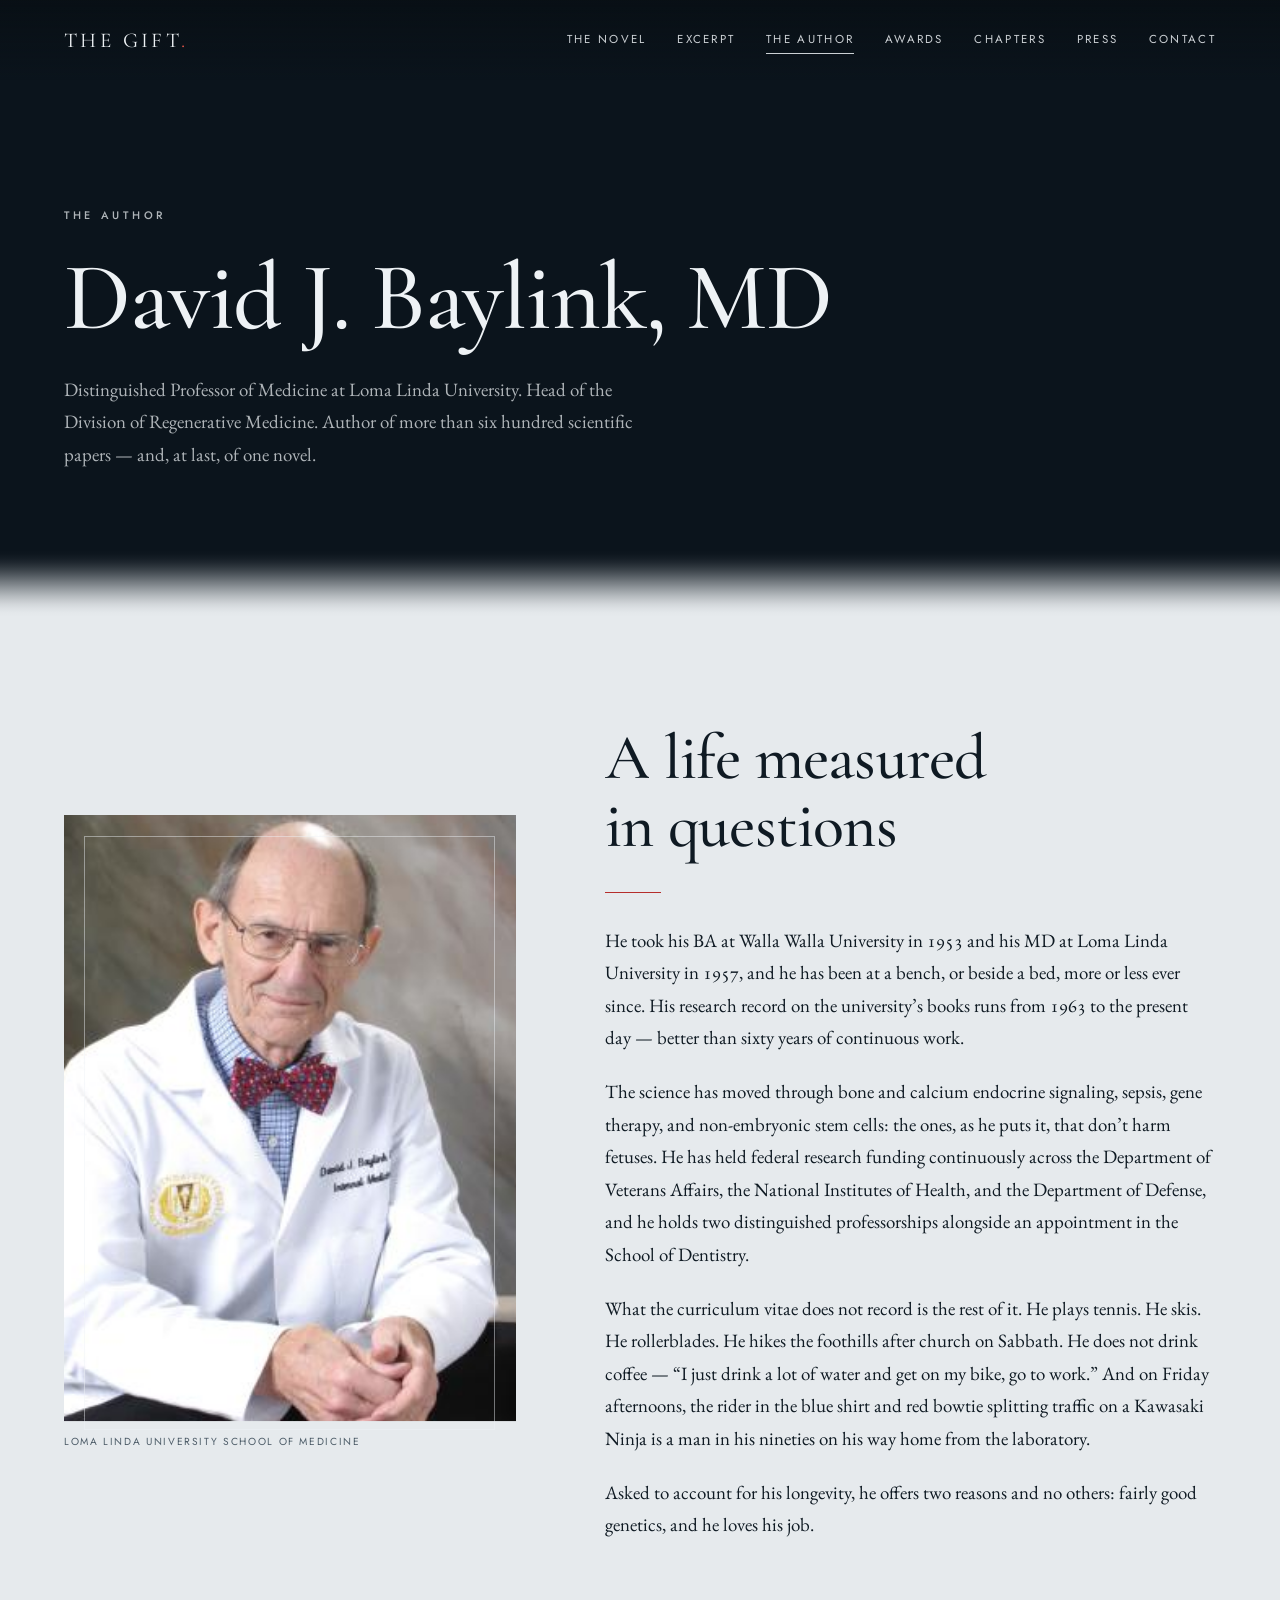
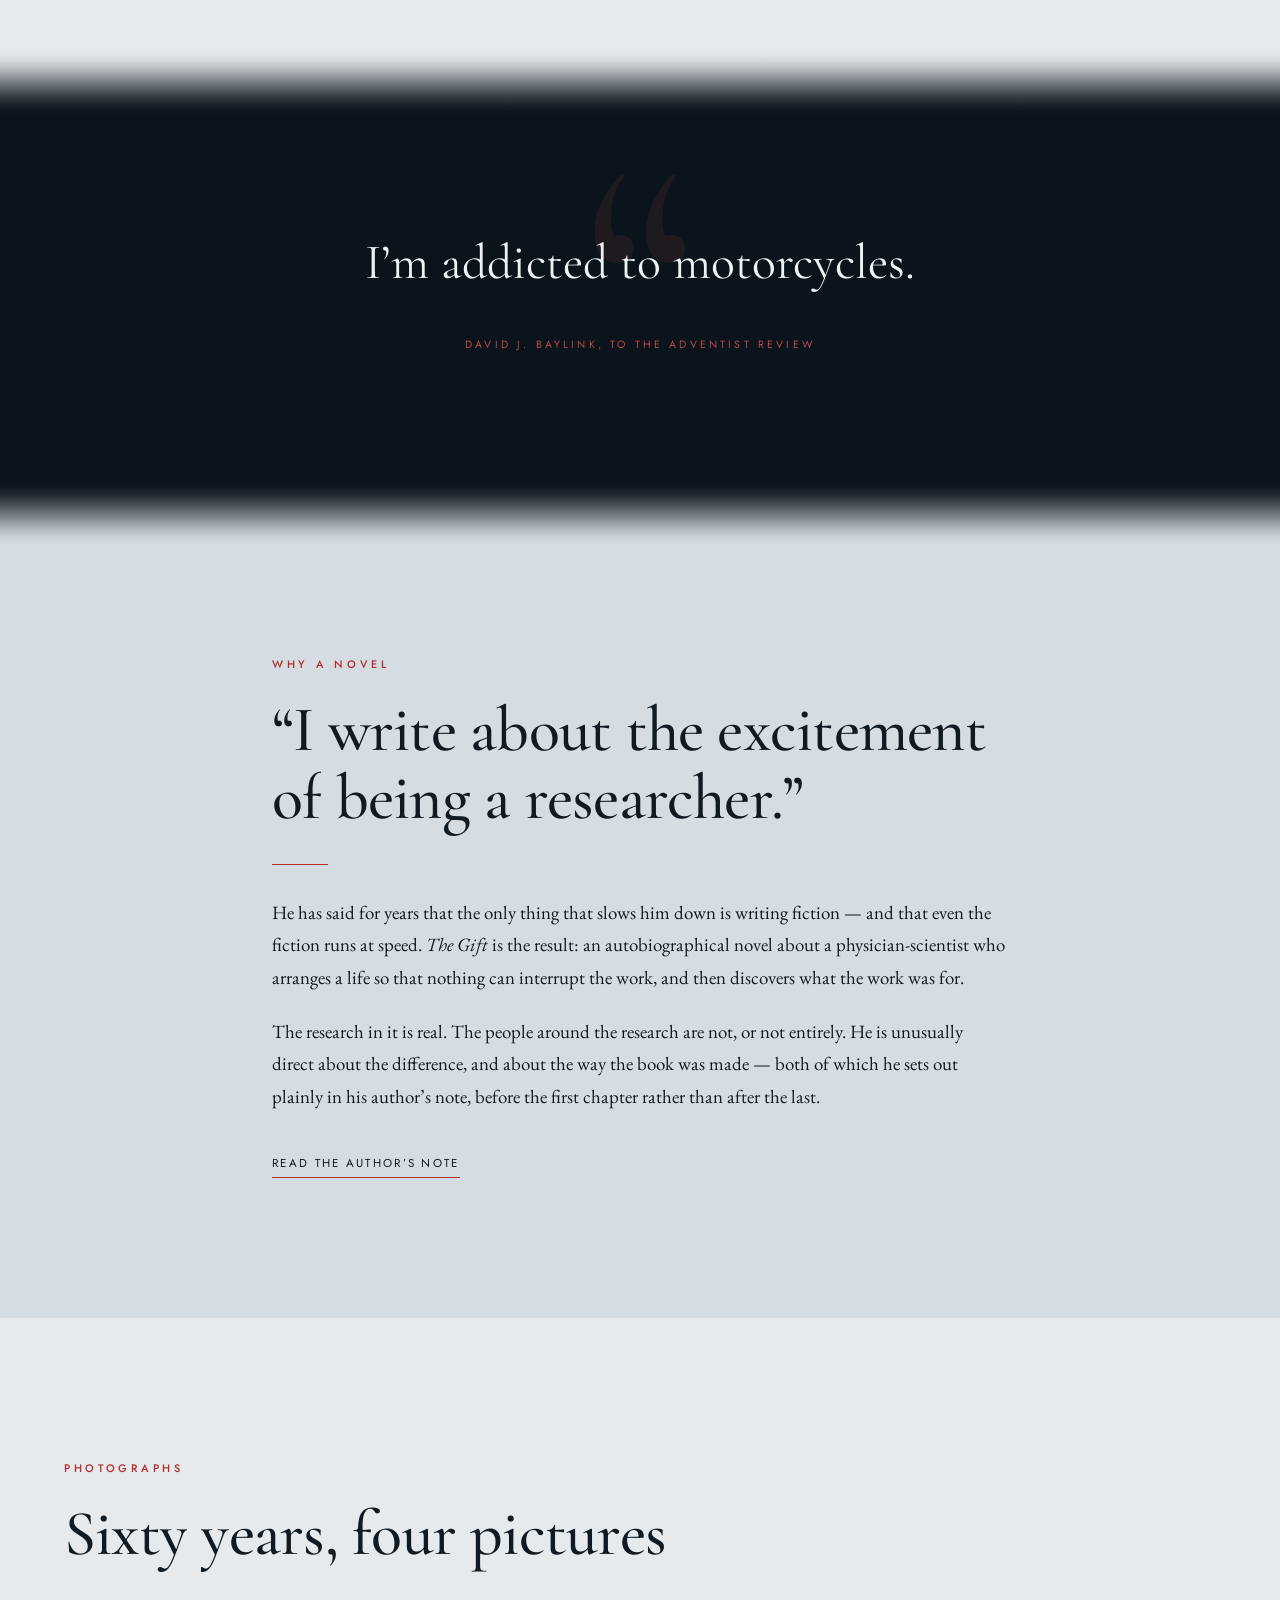
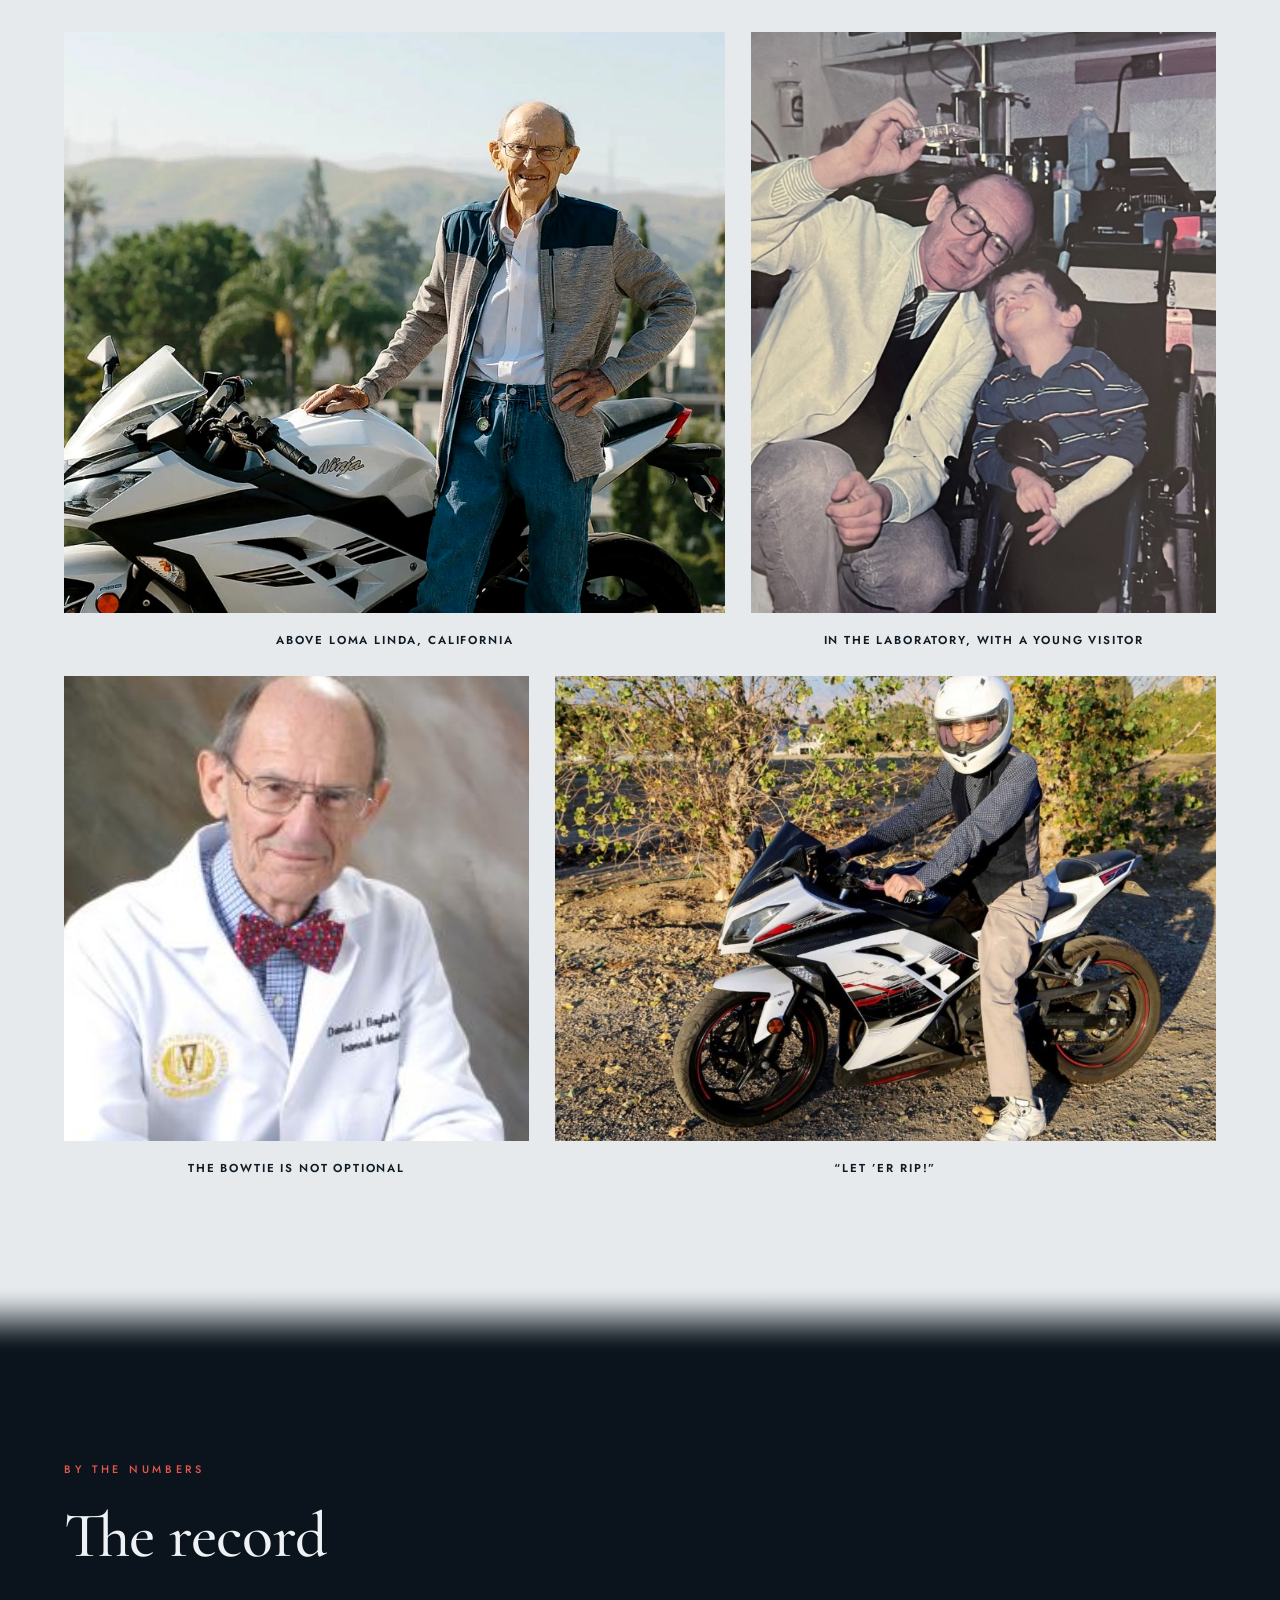
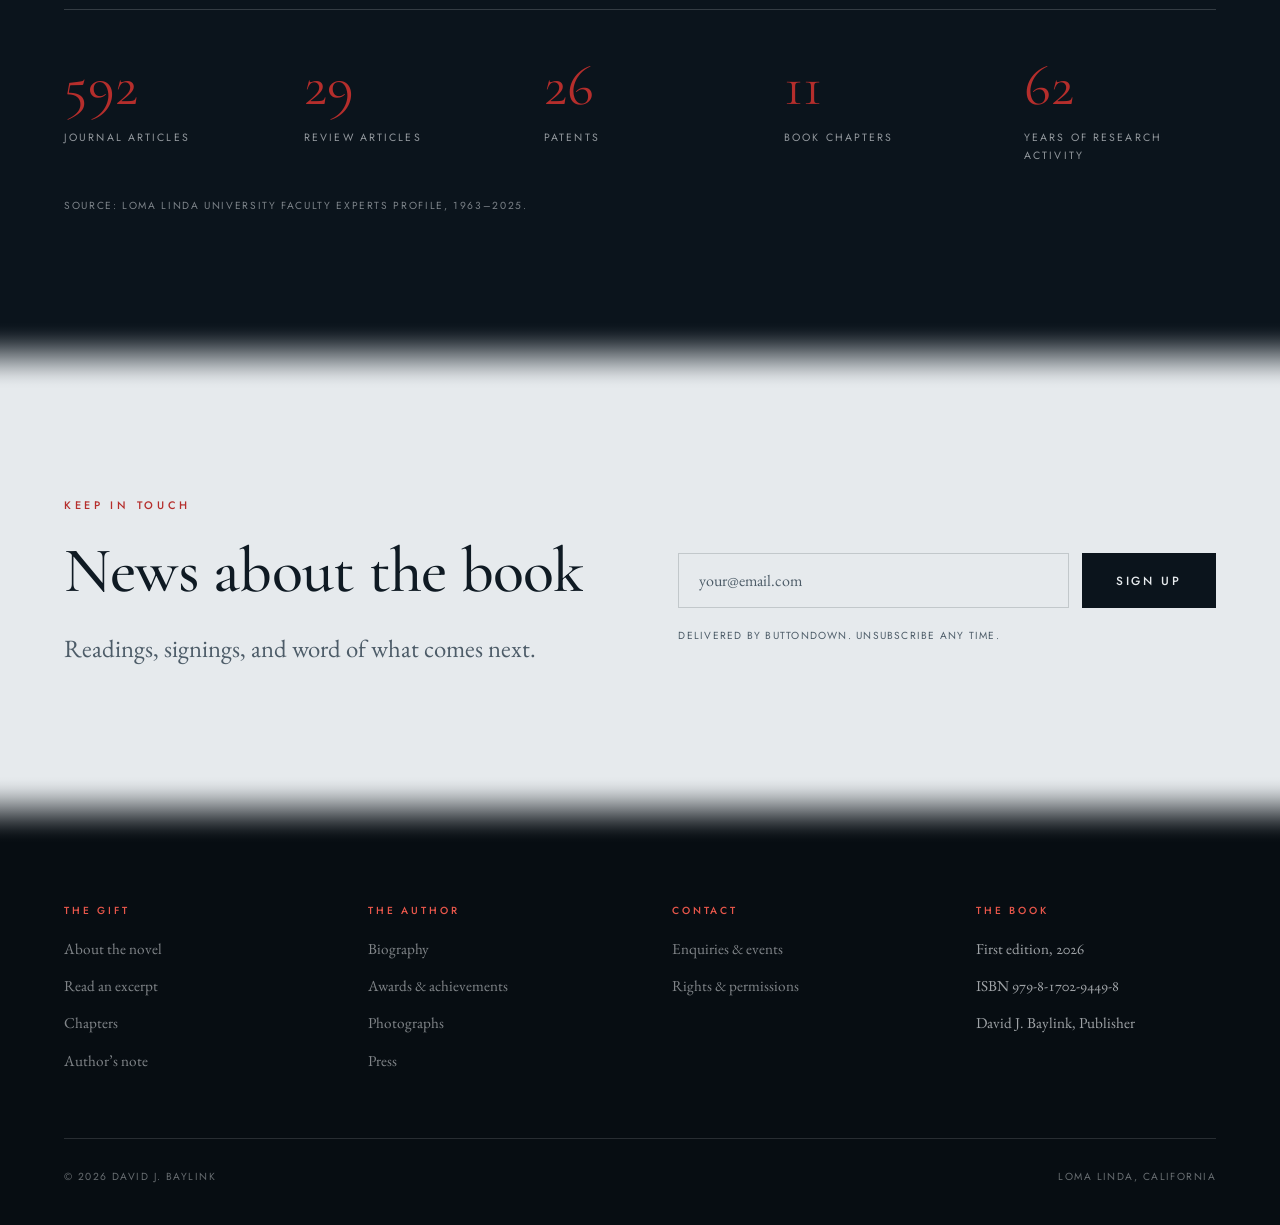
==== commit 479401a2: "About gallery: keep captions visible, bold and centred under each photo" ====
--- a/about.html
+++ b/about.html
@@ -110,19 +110,19 @@
       </div>
       <div class="gallery" data-reveal style="--delay:.1s">
         <figure class="g1">
-          <img src="assets/img/baylink-moto-portrait.jpg" alt="David Baylink standing beside his Kawasaki Ninja in the hills above Loma Linda">
+          <div class="gallery__media"><img src="assets/img/baylink-moto-portrait.jpg" alt="David Baylink standing beside his Kawasaki Ninja in the hills above Loma Linda"></div>
           <figcaption class="caption">Above Loma Linda, California</figcaption>
         </figure>
         <figure class="g2">
-          <img src="assets/img/baylink-lab-boy.jpg" alt="Dr. Baylink holding a culture plate up to the light beside a young boy in a wheelchair in his laboratory">
+          <div class="gallery__media"><img src="assets/img/baylink-lab-boy.jpg" alt="Dr. Baylink holding a culture plate up to the light beside a young boy in a wheelchair in his laboratory"></div>
           <figcaption class="caption">In the laboratory, with a young visitor</figcaption>
         </figure>
         <figure class="g3">
-          <img src="assets/img/baylink-headshot.jpg" alt="Dr. Baylink in white coat and bowtie">
+          <div class="gallery__media"><img src="assets/img/baylink-headshot.jpg" alt="Dr. Baylink in white coat and bowtie"></div>
           <figcaption class="caption">The bowtie is not optional</figcaption>
         </figure>
         <figure class="g4">
-          <img src="assets/img/baylink-riding.jpg" alt="David Baylink in helmet and riding gear, seated on his Kawasaki Ninja at golden hour">
+          <div class="gallery__media"><img src="assets/img/baylink-riding.jpg" alt="David Baylink in helmet and riding gear, seated on his Kawasaki Ninja at golden hour"></div>
           <figcaption class="caption">&ldquo;Let &rsquo;er rip!&rdquo;</figcaption>
         </figure>
       </div>
--- a/assets/css/site.css
+++ b/assets/css/site.css
@@ -34,6 +34,10 @@
 /* --------------------------------------------------------------- reset -- */
 
 *, *::before, *::after { box-sizing: border-box; }
+
+html.lenis, html.lenis body { height: auto; }
+html.lenis { scroll-behavior: auto; }
+html.lenis.lenis-stopped { overflow: clip; }
 
 html {
   scroll-behavior: smooth;
@@ -378,6 +382,7 @@
   justify-items: center;
   gap: 0.7rem;
 }
+@media (max-width: 40rem) { .hero__scroll { display: none; } }
 
 .hero__scroll::after {
   content: "";
@@ -828,19 +833,38 @@
   gap: clamp(0.8rem, 2vw, 1.6rem);
   margin-top: clamp(2.5rem, 6vw, 4rem);
 }
-.gallery figure { margin: 0; }
-.gallery img { width: 100%; height: 100%; object-fit: cover; }
+.gallery figure { margin: 0; display: flex; flex-direction: column; }
+.gallery__media {
+  position: relative;
+  flex: 1 1 auto;
+  overflow: hidden;
+}
+.gallery__media img {
+  position: absolute;
+  inset: 0;
+  width: 100%;
+  height: 100%;
+  object-fit: cover;
+}
+.gallery figcaption {
+  margin-top: 1.1rem;
+  text-align: center;
+  font-size: 0.72rem;
+  font-weight: 600;
+  color: var(--text);
+}
 .gallery .g1 { grid-column: span 7; }
 .gallery .g2 { grid-column: span 5; }
 .gallery .g3 { grid-column: span 5; }
 .gallery .g4 { grid-column: span 7; }
-.gallery .g1 img { aspect-ratio: 3 / 2; }
-.gallery .g2 img { aspect-ratio: 4 / 5; }
-.gallery .g3 img { aspect-ratio: 1 / 1; object-position: 50% 22%; }
-.gallery .g4 img { aspect-ratio: 3 / 2; }
+.gallery .g1 .gallery__media { aspect-ratio: 3 / 2; }
+.gallery .g2 .gallery__media { aspect-ratio: 4 / 5; }
+.gallery .g3 .gallery__media { aspect-ratio: 1 / 1; }
+.gallery .g3 img { object-position: 50% 22%; }
+.gallery .g4 .gallery__media { aspect-ratio: 3 / 2; }
 @media (max-width: 46rem) {
   .gallery .g1, .gallery .g2, .gallery .g3, .gallery .g4 { grid-column: span 12; }
-  .gallery img { aspect-ratio: 3 / 2 !important; }
+  .gallery .gallery__media { aspect-ratio: 3 / 2 !important; }
 }
 
 /* -------------------------------------------------------------- awards -- */
@@ -1125,11 +1149,75 @@
 
 [data-reveal] {
   opacity: 0;
-  transform: translateY(1.6rem);
-  transition: opacity 0.9s var(--ease), transform 0.9s var(--ease);
+  transform: translateY(2.2rem);
+  transition: opacity 1.1s var(--ease), transform 1.2s var(--ease);
   transition-delay: var(--delay, 0s);
 }
 [data-reveal].is-in { opacity: 1; transform: none; }
+
+/* headlines rise word by word out of a mask */
+.is-split .w {
+  display: inline-block;
+  overflow: hidden;
+  vertical-align: top;
+  padding-bottom: 0.14em;
+  margin-bottom: -0.14em;
+}
+.is-split .w > span {
+  display: inline-block;
+  transform: translateY(112%);
+  transition: transform 1.15s var(--ease);
+  transition-delay: calc(var(--delay, 0s) + 0.12s + var(--i, 0) * 0.05s);
+}
+.is-in .is-split .w > span,
+.is-split.is-in .w > span { transform: none; }
+
+/* photographs unveil upward and settle out of a slow zoom */
+.js-motion .framed,
+.js-motion .gallery__media { overflow: hidden; }
+.js-motion :is(.framed, .gallery figure, .award__frame) img {
+  clip-path: inset(100% 0 0 0);
+  scale: 1.22;
+  transition: clip-path 1.4s var(--ease), scale 2s var(--ease), transform 0.8s var(--ease);
+  transition-delay: calc(var(--delay, 0s) + 0.1s);
+}
+.js-motion :is(.framed.is-in, .is-in .framed, .is-in figure, .award.is-in .award__frame) img {
+  clip-path: inset(0 0 0 0);
+  scale: 1.08;
+}
+.js-motion .award.is-in .award__frame img { scale: 1; }
+.js-motion .gallery figure:nth-child(2) img { --delay: 0.15s; }
+.js-motion .gallery figure:nth-child(3) img { --delay: 0.3s; }
+.js-motion .gallery figure:nth-child(4) img { --delay: 0.45s; }
+
+/* home hero: lines arrive in sequence on load */
+.js-motion .hero__inner > * {
+  opacity: 0;
+  transform: translateY(1.4rem);
+  transition: opacity 1.2s var(--ease), transform 1.3s var(--ease);
+}
+.js-motion .hero__inner.is-in > * { opacity: 1; transform: none; }
+.js-motion .hero__inner > .hero__title { opacity: 1; transform: none; }
+.js-motion .hero__inner > :nth-child(1) { transition-delay: 0.05s; }
+.js-motion .hero__inner > :nth-child(3) { transition-delay: 0.55s; }
+.js-motion .hero__inner > :nth-child(4) { transition-delay: 0.7s; }
+.js-motion .hero__inner > :nth-child(5) { transition-delay: 0.85s; }
+.js-motion .hero__title .w > span { transition-duration: 1.5s; }
+
+/* the large quotation mark drifts slower than the words */
+.pullquote::before { translate: 0 calc(var(--drift, 0) * 7rem); }
+.pullquote blockquote { translate: 0 calc(var(--drift, 0) * -1.2rem); }
+
+/* feathered seams between dark and light sections (layers added by site.js) */
+.blend {
+  position: absolute;
+  left: 0;
+  right: 0;
+  height: clamp(1.2rem, 2.6vw, 2.4rem);
+  pointer-events: none;
+}
+.blend--top { top: 0; }
+.blend--bottom { bottom: 0; }
 
 /* ---------------------------------------------------------- page header -- */
 
@@ -1153,5 +1241,6 @@
     transition-duration: 0.001ms !important;
   }
   [data-reveal] { opacity: 1; transform: none; }
+  .pullquote::before, .pullquote blockquote { translate: none; }
   .bookscroll__track { height: 120vh; }
 }
